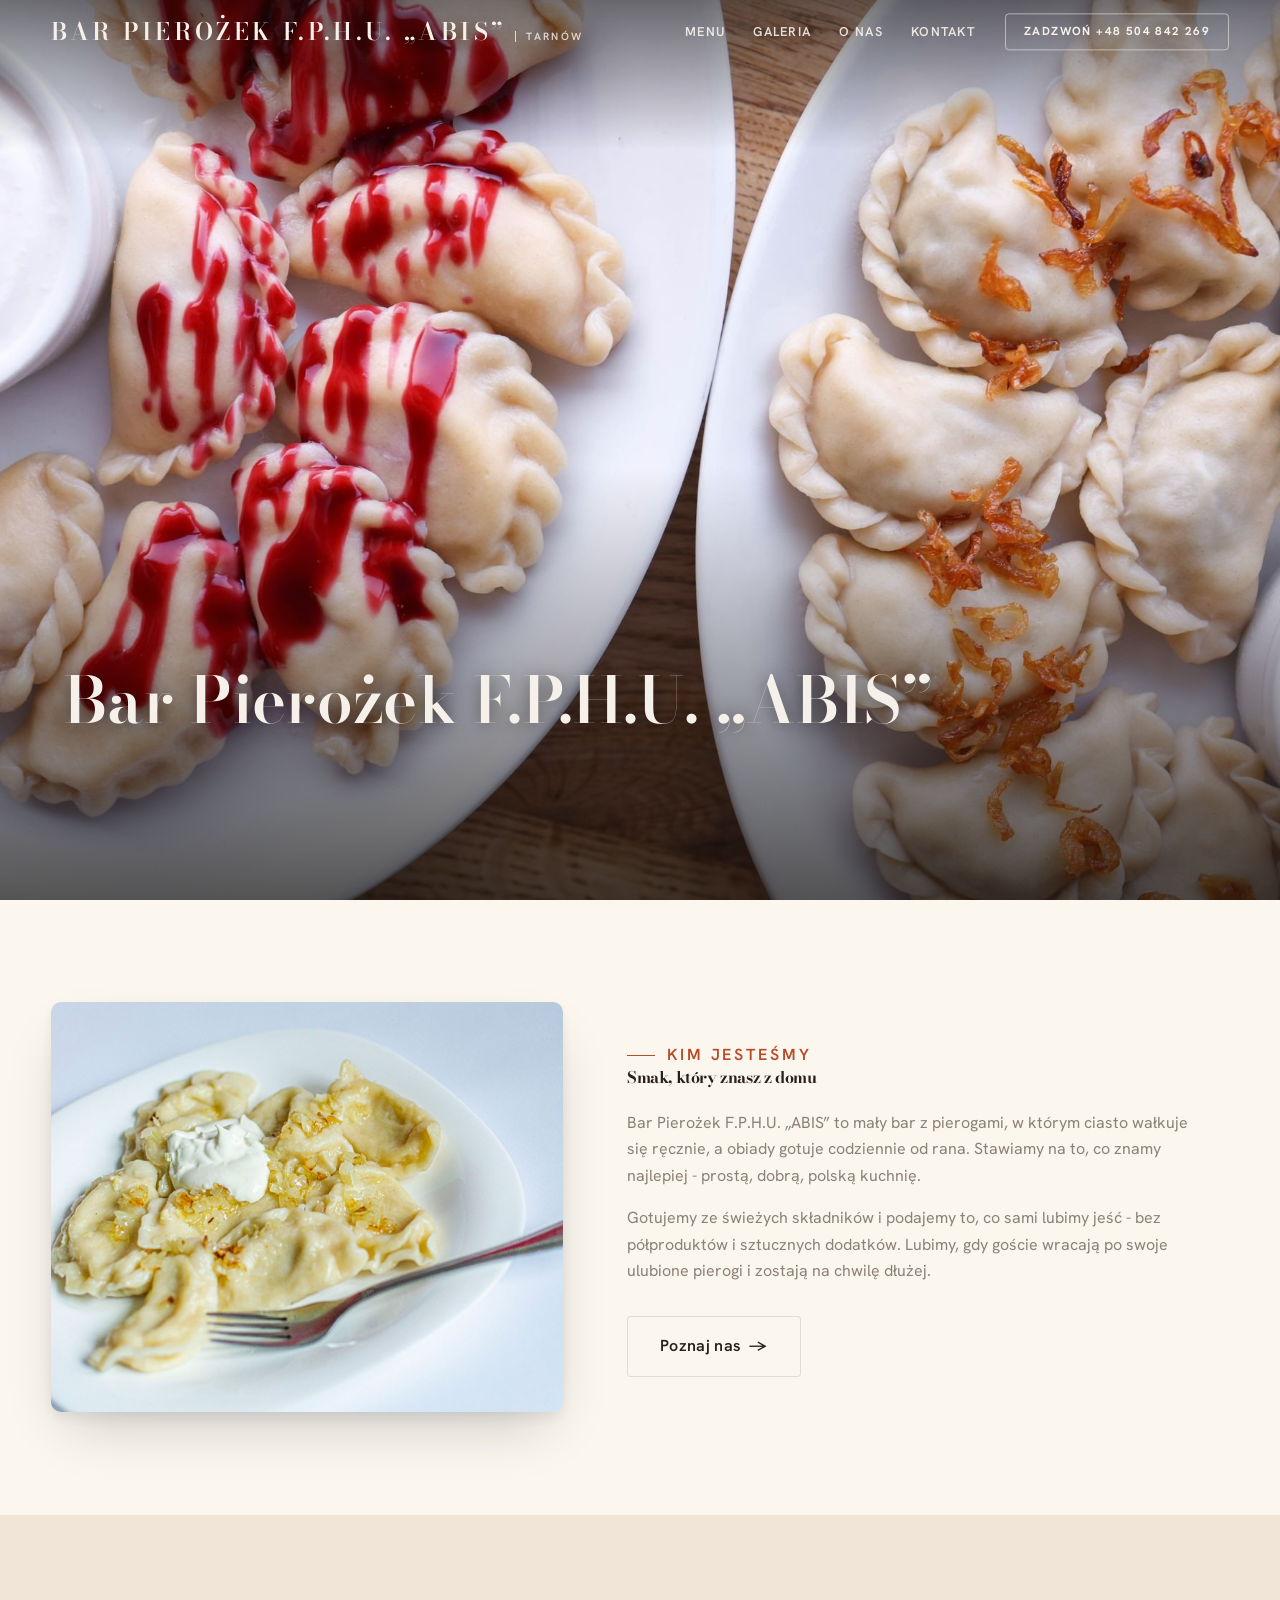
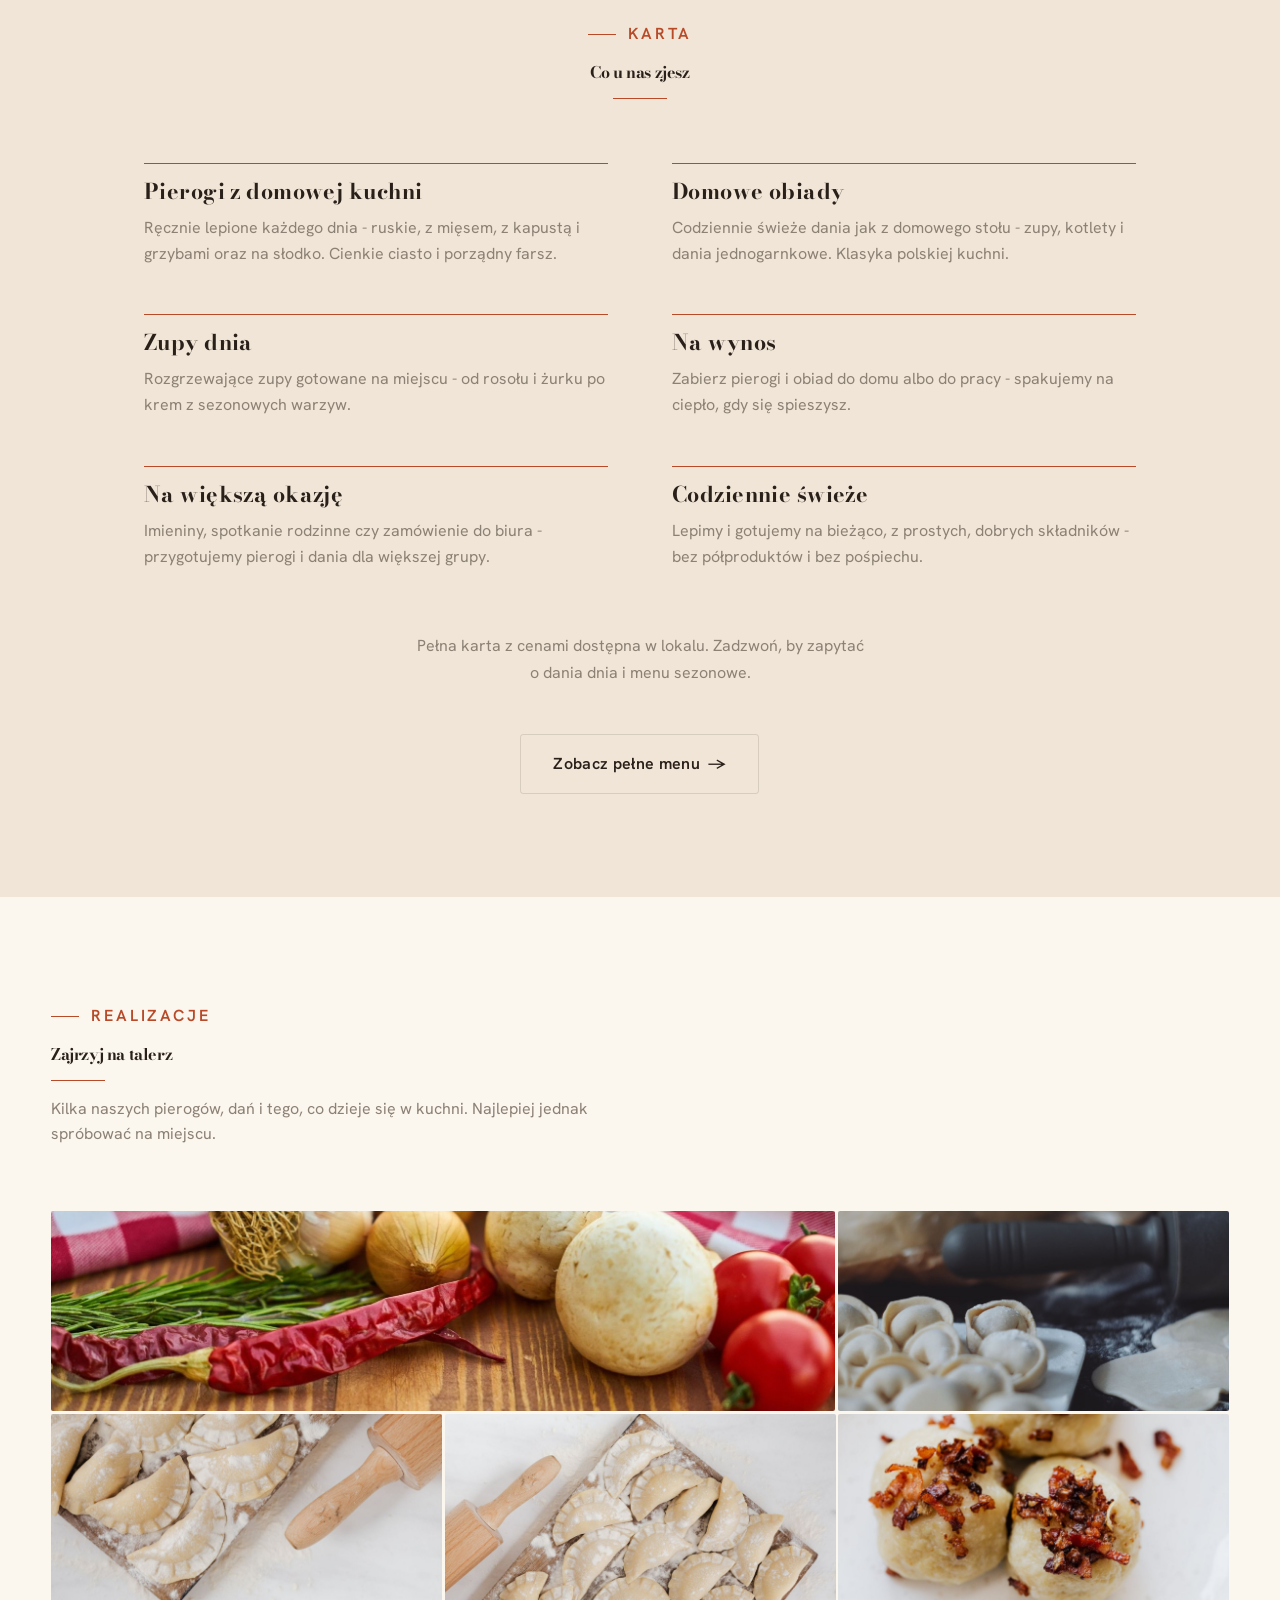
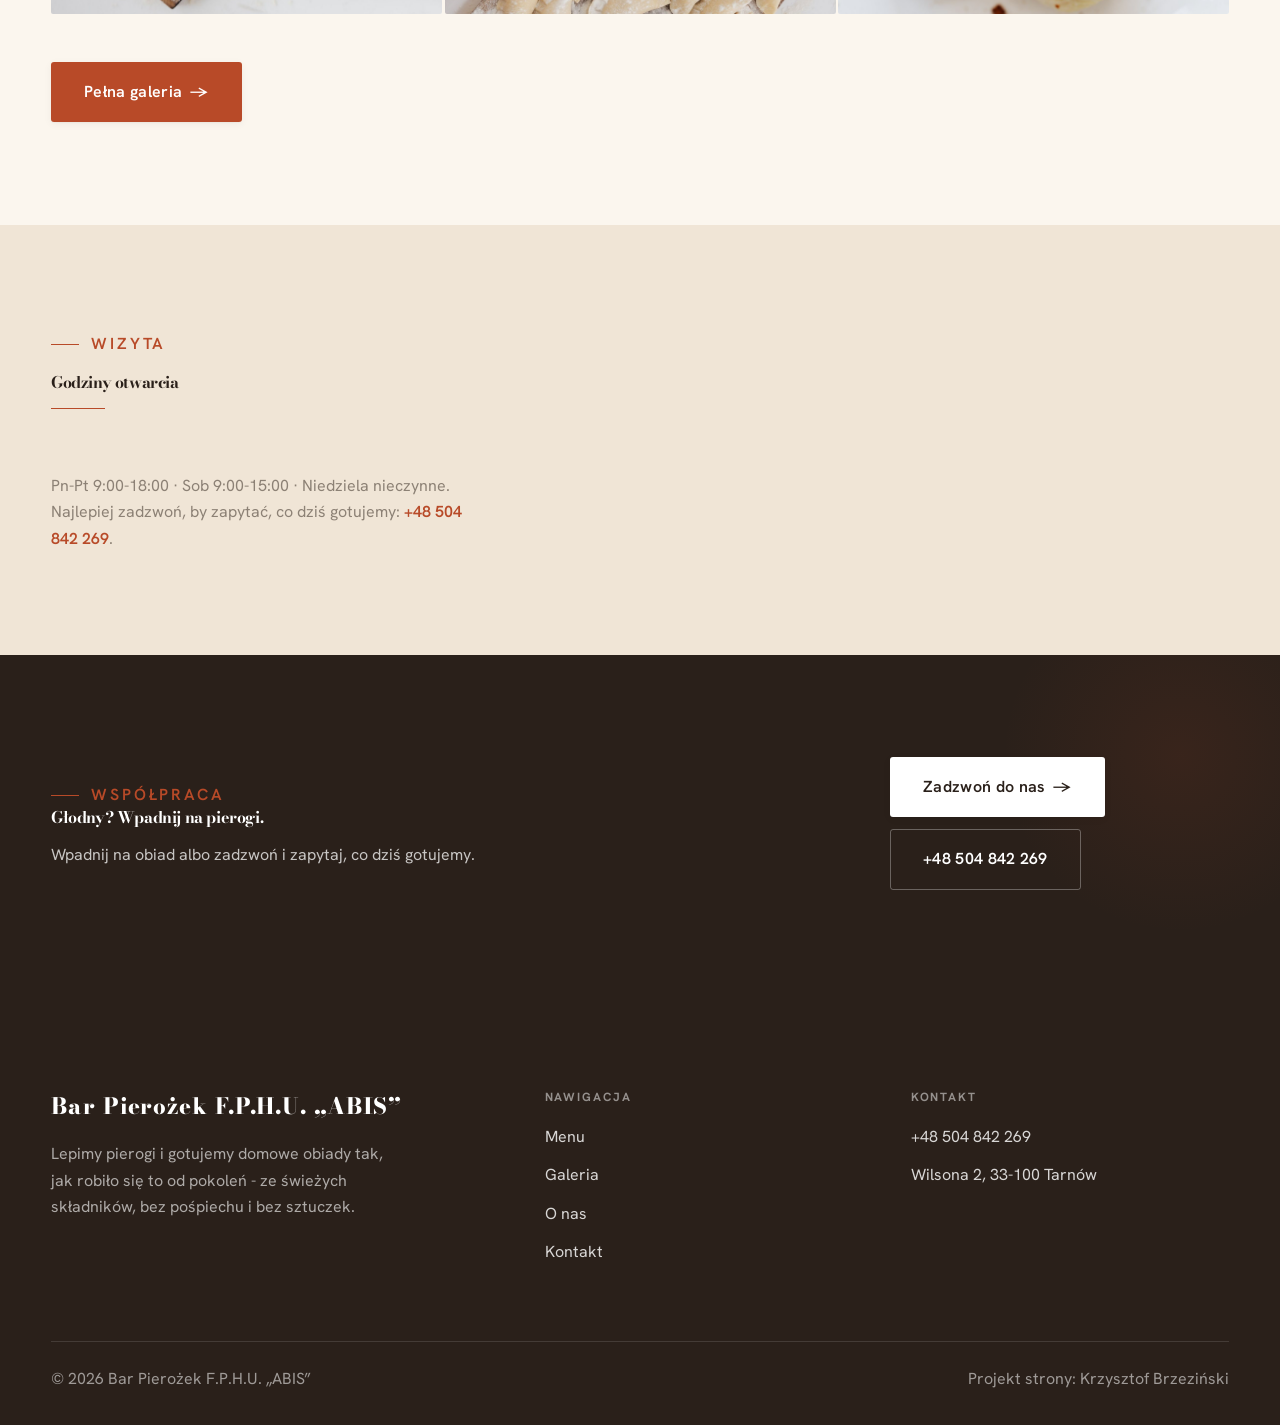
==== index.html @ a94585e2 "Strona demo: bar-pierozek-f-p-h-u-abis (Bar Pierożek ABIS, Tarnów)" ====
<!DOCTYPE html>
<html lang="pl">
<head>
<meta charset="UTF-8">
<meta name="viewport" content="width=device-width, initial-scale=1.0">
<title>Bar Pierożek F.P.H.U. „ABIS” - Bar z pierogami · Tarnów</title>
<meta name="description" content="Bar Pierożek F.P.H.U. „ABIS” - bar z pierogami w Tarnów. Pierogi lepione ręcznie, domowe obiady i zupy ze świeżych składników, w przystępnych cenach. Zajrzyj do menu albo zadzwoń i zamów.">
<link rel="preconnect" href="https://fonts.googleapis.com">
<link rel="preconnect" href="https://fonts.gstatic.com" crossorigin>
<link href="https://fonts.googleapis.com/css2?family=Bodoni+Moda:wght@500;600;700&family=Hanken+Grotesk:wght@400;500;600&display=swap" rel="stylesheet">
<link rel="stylesheet" href="assets/styles.css">
</head>
<body>

<header class="nav">
  <div class="wrap nav-inner">
    <a class="brand" href="index.html"><span class="name">Bar Pierożek F.P.H.U. „ABIS”</span><span class="sub">Tarnów</span></a>
    <nav class="nav-links">
      <a href="oferta.html">Menu</a>
      <a href="realizacje.html">Galeria</a>
      <a href="o-nas.html">O nas</a>
      <a href="kontakt.html">Kontakt</a>
      <a href="tel:+48504842269" class="btn btn-accent">Zadzwoń +48 504 842 269</a>
    </nav>
    <button class="nav-toggle" aria-label="Menu"><span></span><span></span><span></span></button>
  </div>
</header>

<section class="hero-gastro">
  <img class="hg-bg" src="img/hero.jpg" alt="Bar Pierożek F.P.H.U. „ABIS”">
  <div class="hg-veil"></div>
  <p class="hg-tagline">Bar Pierożek F.P.H.U. „ABIS”</p>
</section>
<section>
  <div class="wrap split">
    <div class="split-art reveal"><img src="img/g1.jpg" alt="Bar Pierożek F.P.H.U. „ABIS” - realizacja" loading="lazy"></div>
    <div class="split-copy reveal">
      <span class="eyebrow">Kim jesteśmy</span>
      <h2>Smak, który znasz z domu</h2>
      <p class="muted">Bar Pierożek F.P.H.U. „ABIS” to mały bar z pierogami, w którym ciasto wałkuje się ręcznie, a obiady gotuje codziennie od rana. Stawiamy na to, co znamy najlepiej - prostą, dobrą, polską kuchnię.</p>
      <p class="muted">Gotujemy ze świeżych składników i podajemy to, co sami lubimy jeść - bez półproduktów i sztucznych dodatków. Lubimy, gdy goście wracają po swoje ulubione pierogi i zostają na chwilę dłużej.</p>
      <a href="o-nas.html" class="btn btn-ghost">Poznaj nas <span class="arr">→</span></a>
    </div>
  </div>
</section>
<section id="menu" class="menu-sec">
  <div class="wrap">
    <div class="head center reveal">
      <span class="eyebrow">Karta</span>
      <h2>Co u nas zjesz</h2>
    </div>
    <div class="menu-cats">
      <div class="menu-cat reveal"><h3>Pierogi z domowej kuchni</h3><p>Ręcznie lepione każdego dnia - ruskie, z mięsem, z kapustą i grzybami oraz na słodko. Cienkie ciasto i porządny farsz.</p></div>
      <div class="menu-cat reveal"><h3>Domowe obiady</h3><p>Codziennie świeże dania jak z domowego stołu - zupy, kotlety i dania jednogarnkowe. Klasyka polskiej kuchni.</p></div>
      <div class="menu-cat reveal"><h3>Zupy dnia</h3><p>Rozgrzewające zupy gotowane na miejscu - od rosołu i żurku po krem z sezonowych warzyw.</p></div>
      <div class="menu-cat reveal"><h3>Na wynos</h3><p>Zabierz pierogi i obiad do domu albo do pracy - spakujemy na ciepło, gdy się spieszysz.</p></div>
      <div class="menu-cat reveal"><h3>Na większą okazję</h3><p>Imieniny, spotkanie rodzinne czy zamówienie do biura - przygotujemy pierogi i dania dla większej grupy.</p></div>
      <div class="menu-cat reveal"><h3>Codziennie świeże</h3><p>Lepimy i gotujemy na bieżąco, z prostych, dobrych składników - bez półproduktów i bez pośpiechu.</p></div>
    </div>
    <p class="menu-note">Pełna karta z cenami dostępna w lokalu. Zadzwoń, by zapytać o dania dnia i menu sezonowe.</p>
    <div style="text-align:center;margin-top:var(--space-7)" class="reveal"><a href="oferta.html" class="btn btn-ghost">Zobacz pełne menu <span class="arr">→</span></a></div>
  </div>
</section>
<section>
  <div class="wrap">
    <div class="head reveal">
      <span class="eyebrow">Realizacje</span>
      <h2>Zajrzyj na talerz</h2>
      <p>Kilka naszych pierogów, dań i tego, co dzieje się w kuchni. Najlepiej jednak spróbować na miejscu.</p>
    </div>
    <div class="gallery">
      <div class="tile t-two3 reveal"><img src="img/g5.jpg" alt="Pierogi z okrasą" loading="lazy"><div class="cap">Pierogi z okrasą</div></div>
      <div class="tile t-third reveal"><img src="img/g6.jpg" alt="Na słodko i wytrawnie" loading="lazy"><div class="cap">Na słodko i wytrawnie</div></div>
      <div class="tile t-third reveal"><img src="img/g7.jpg" alt="Pyzy ze skwarkami" loading="lazy"><div class="cap">Pyzy ze skwarkami</div></div>
      <div class="tile t-third reveal"><img src="img/g8.jpg" alt="Zupa dnia" loading="lazy"><div class="cap">Zupa dnia</div></div>
      <div class="tile t-third reveal"><img src="img/g9.jpg" alt="Świeże składniki" loading="lazy"><div class="cap">Świeże składniki</div></div>
    </div>
    <div style="margin-top:var(--space-7)" class="reveal"><a href="realizacje.html" class="btn btn-accent">Pełna galeria <span class="arr">→</span></a></div>
  </div>
</section>
<section class="trust">
  <div class="wrap">
    <div class="head reveal">
      <span class="eyebrow">Wizyta</span>
      <h2>Godziny otwarcia</h2>
    </div>
    <p class="reveal" style="color:var(--muted);max-width:48ch">Pn-Pt 9:00-18:00 · Sob 9:00-15:00 · Niedziela nieczynne. Najlepiej zadzwoń, by zapytać, co dziś gotujemy: <a href="tel:+48504842269" style="color:var(--accent);font-weight:600">+48 504 842 269</a>.</p>
  </div>
</section>
<section class="cta">
  <div class="wrap">
    <div class="reveal">
      <span class="eyebrow">Współpraca</span>
      <h2>Głodny? Wpadnij na pierogi.</h2>
      <p>Wpadnij na obiad albo zadzwoń i zapytaj, co dziś gotujemy.</p>
    </div>
    <div class="cta-actions reveal">
      <a href="kontakt.html" class="btn btn-light">Zadzwoń do nas <span class="arr">→</span></a>
      <a href="tel:+48504842269" class="btn btn-ghost" style="color:#fff;border-color:rgba(255,255,255,.3)">+48 504 842 269</a>
    </div>
  </div>
</section>

<footer>
  <div class="wrap">
    <div class="foot-grid">
      <div class="foot-brand">
        <div class="name">Bar Pierożek F.P.H.U. „ABIS”</div>
        <p>Lepimy pierogi i gotujemy domowe obiady tak, jak robiło się to od pokoleń - ze świeżych składników, bez pośpiechu i bez sztuczek.</p>
      </div>
      <div class="foot-col">
        <h4>Nawigacja</h4>
        <a href="oferta.html">Menu</a>
        <a href="realizacje.html">Galeria</a>
        <a href="o-nas.html">O nas</a>
        <a href="kontakt.html">Kontakt</a>
      </div>
      <div class="foot-col">
        <h4>Kontakt</h4>
        <a href="tel:+48504842269">+48 504 842 269</a>
        <p>Wilsona 2, 33-100 Tarnów</p>
      </div>
    </div>
    <div class="foot-bot">
      <span>© 2026 Bar Pierożek F.P.H.U. „ABIS”</span>
      <span>Projekt strony: Krzysztof Brzeziński</span>
    </div>
  </div>
</footer>
<div class="sticky-reserve"><a class="sr-book" href="kontakt.html">Zadzwoń do nas</a><a class="sr-call" href="tel:+48504842269" aria-label="Zadzwoń"><svg class="ico-tel" width="16" height="16" viewBox="0 0 24 24" fill="none" aria-hidden="true"><path d="M6.6 10.8a15.5 15.5 0 0 0 6.6 6.6l2.2-2.2a1 1 0 0 1 1-.24 11.4 11.4 0 0 0 3.6.58 1 1 0 0 1 1 1V20a1 1 0 0 1-1 1A17 17 0 0 1 3 4a1 1 0 0 1 1-1h3.5a1 1 0 0 1 1 1c0 1.25.2 2.46.58 3.6a1 1 0 0 1-.25 1l-2.23 2.2Z" fill="currentColor"/></svg></a></div>

<script src="assets/main.js"></script>
</body>
</html>
---- assets/styles.css ----
/* ============================================================
   STOLBASZ — premium, architektoniczny B2B fit-out
   Jasna paleta, zero brązu. System wg premium-web-craft.
   Projekt strony: Krzysztof Brzeziński
   ============================================================ */

:root{
  /* PALETA — jasna, architektoniczna, chłodna */
  --paper:#FBF6EE;          /* główne tło */
  --paper-2:#F0E5D6;        /* sekcje alternatywne (chłodny jasny szary) */
  --paper-3:#F0E5D6;        /* delikatne wypełnienia */
  --ink:#2A201A;            /* tekst główny — chłodny grafit */
  --ink-soft:#4A3B2F;       /* nagłówki drugorzędne */
  --muted:#8C8175;          /* tekst poboczny */
  --line:rgba(42,32,26,.12);/* hairline */
  --accent:#B84A28;         /* stonowany petrol-slate — jedyny akcent */
  --accent-d:#97381C;
  --accent-soft:rgba(184,74,40,.10);
  --dark:#2A201A;           /* sekcje ciemne (stopka/CTA) */

  /* ODSTĘPY — skala 4/8 */
  --space-1:4px; --space-2:8px; --space-3:12px; --space-4:16px; --space-5:24px;
  --space-6:32px; --space-7:48px; --space-8:64px; --space-9:96px; --space-10:128px;

  /* TYPOGRAFIA — fluid clamp() */
  --text-sm:clamp(.82rem,.8rem+.1vw,.9rem);
  --text-base:clamp(1rem,.97rem+.15vw,1.1rem);
  --text-lg:clamp(1.12rem,1.05rem+.3vw,1.3rem);
  --text-h3:clamp(1.2rem,1.1rem+.5vw,1.5rem);
  --text-h2:clamp(1.9rem,1.5rem+1.9vw,2.8rem);
  --text-h1:clamp(2.6rem,1.9rem+3.6vw,4.6rem);

  /* PROMIENIE — architektoniczne, raczej ostre */
  --r-sm:3px; --r-md:6px; --r-lg:10px;

  /* RUCH */
  --ease:cubic-bezier(.25,.46,.45,.94); --dur:.24s;

  /* CIENIE — miękkie, warstwowe */
  --sh-sm:0 1px 2px rgba(16,24,32,.04), 0 2px 8px rgba(16,24,32,.05);
  --sh-md:0 2px 6px rgba(16,24,32,.05), 0 12px 28px -8px rgba(16,24,32,.12);
  --sh-lg:0 6px 14px rgba(16,24,32,.07), 0 26px 56px -18px rgba(16,24,32,.22);

  --hairline:1px solid var(--line);

  --font-display:'Bodoni Moda',serif;
  --font-body:'Hanken Grotesk',sans-serif;
}

*{box-sizing:border-box;margin:0;padding:0}
html{scroll-behavior:smooth}
body{
  font-family:var(--font-body);
  font-size:var(--text-base);
  line-height:1.65;
  color:var(--ink);
  background:var(--paper);
  -webkit-font-smoothing:antialiased;
  text-rendering:optimizeLegibility;
}
img{max-width:100%;display:block}
a{color:inherit;text-decoration:none}

.wrap{width:min(92%,1180px);margin-inline:auto}
section{padding-block:clamp(52px,6.5vw,96px)}

h1,h2,h3{font-family:var(--font-display);font-weight:700;line-height:1.08;letter-spacing:-.02em;color:var(--ink)}
h1{font-size:var(--text-h1);letter-spacing:-.035em}
h2{font-size:var(--text-h2);letter-spacing:-.025em}
h3{font-size:var(--text-h3)}
p{max-width:65ch}

.eyebrow{
  font-family:var(--font-body);
  font-size:var(--text-sm);
  font-weight:600;
  letter-spacing:.18em;
  text-transform:uppercase;
  color:var(--accent);
  display:inline-flex;align-items:center;gap:var(--space-3);
}
.eyebrow::before{content:"";width:28px;height:1px;background:var(--accent);display:inline-block}

.muted{color:var(--muted)}
.lead{font-size:var(--text-lg);line-height:1.55;color:var(--ink-soft);max-width:50ch}

/* ---------- BUTTONS ---------- */
.btn{
  display:inline-flex;align-items:center;gap:var(--space-2);
  font-weight:600;font-size:var(--text-sm);letter-spacing:.02em;
  padding:var(--space-4) var(--space-6);
  border-radius:var(--r-sm);
  transition:transform var(--dur) var(--ease),box-shadow var(--dur) var(--ease),background var(--dur) var(--ease);
  cursor:pointer;border:1px solid transparent;
}
.btn-accent{background:var(--accent);color:#fff;box-shadow:var(--sh-sm)}
.btn-accent:hover{background:var(--accent-d);transform:translateY(-2px);box-shadow:var(--sh-md)}
.btn-accent:active{transform:translateY(0);box-shadow:var(--sh-sm)}
.btn-ghost{background:transparent;color:var(--ink);border-color:var(--line)}
.btn-ghost:hover{border-color:var(--accent);color:var(--accent);transform:translateY(-2px)}
.btn-light{background:#fff;color:var(--ink);box-shadow:var(--sh-sm)}
.btn-light:hover{transform:translateY(-2px);box-shadow:var(--sh-md)}
.btn .arr{transition:transform var(--dur) var(--ease)}
.btn:hover .arr{transform:translateX(4px)}

/* ---------- NAV ---------- */
.nav{
  position:sticky;top:0;z-index:50;
  background:color-mix(in srgb,var(--paper) 88%,transparent);
  backdrop-filter:saturate(140%) blur(10px);
  border-bottom:var(--hairline);
}
.nav-inner{display:flex;align-items:center;justify-content:space-between;height:72px}
.brand{display:flex;flex-direction:column;line-height:1}
.brand .name{font-family:var(--font-display);font-weight:800;font-size:1.35rem;letter-spacing:.04em}
.brand .sub{font-size:.62rem;letter-spacing:.34em;text-transform:uppercase;color:var(--muted);margin-top:5px}
.nav-links{display:flex;align-items:center;gap:var(--space-6)}
.nav-links a{font-size:var(--text-sm);font-weight:500;color:var(--ink-soft);position:relative;padding-block:4px;transition:color var(--dur) var(--ease)}
.nav-links a::after{content:"";position:absolute;left:0;bottom:0;width:0;height:1.5px;background:var(--accent);transition:width var(--dur) var(--ease)}
.nav-links a:hover,.nav-links a.active{color:var(--ink)}
.nav-links a:hover::after,.nav-links a.active::after{width:100%}
.nav-links .btn{padding:var(--space-2) var(--space-5)}
/* przyciski w nav: właściwy kolor (przebij .nav-links a) + bez podkreślenia */
.nav-links a.btn-accent{color:#fff}
.nav-links a.btn-ghost,.nav-links a.btn-light{color:var(--ink)}
.nav-links a.btn::after{display:none}
.nav-toggle{display:none;background:none;border:none;cursor:pointer;flex-direction:column;gap:5px;padding:8px}
.nav-toggle span{width:24px;height:2px;background:var(--ink);transition:var(--dur)}

/* ---------- HERO (split) ---------- */
.hero{position:relative;overflow:hidden;border-bottom:var(--hairline)}
.hero-grid{display:grid;grid-template-columns:1.05fr .95fr;gap:clamp(24px,4vw,60px);align-items:center;
  padding-block:clamp(36px,4.5vw,64px)}
.hero-copy .eyebrow{margin-bottom:var(--space-5)}
.hero-copy h1{margin-bottom:var(--space-5)}
.hero-copy .lead{margin-bottom:var(--space-7)}
.hero-actions{display:flex;flex-wrap:wrap;gap:var(--space-4)}
.hero-art{position:relative;aspect-ratio:4/3;border-radius:var(--r-lg);overflow:hidden;box-shadow:var(--sh-lg)}
.hero-art img{width:100%;height:100%;object-fit:cover}
.hero-art::after{content:"";position:absolute;inset:0;background:linear-gradient(180deg,transparent 55%,rgba(18,24,28,.28))}
.hero-badge{position:absolute;left:var(--space-5);bottom:var(--space-5);z-index:2;
  background:rgba(252,252,251,.94);backdrop-filter:blur(4px);
  border-radius:var(--r-md);padding:var(--space-4) var(--space-5);box-shadow:var(--sh-md);max-width:78%}
.hero-badge strong{display:block;font-family:var(--font-display);font-size:1rem;letter-spacing:-.01em}
.hero-badge span{font-size:var(--text-sm);color:var(--muted)}

/* ---------- HERO duży / kinowy (strona główna) ---------- */
.hero-cine{position:relative;min-height:clamp(560px,82vh,840px);min-height:clamp(560px,82svh,840px);display:flex;align-items:center;overflow:hidden;border-bottom:var(--hairline)}
.hero-cine>img{position:absolute;inset:0;width:100%;height:100%;object-fit:cover;z-index:0}
.hero-cine::after{content:"";position:absolute;inset:0;z-index:1;
  background:linear-gradient(95deg,rgba(13,18,23,.86) 0%,rgba(13,18,23,.64) 32%,rgba(13,18,23,.24) 62%,rgba(13,18,23,.04) 100%)}
.hero-cine .wrap{position:relative;z-index:2;padding-block:var(--space-8)}
.hero-cine .hero-copy{max-width:660px}
.hero-cine .eyebrow{color:#fff;margin-bottom:var(--space-5)}
.hero-cine .eyebrow::before{background:#fff}
.hero-cine h1{color:#fff;margin-bottom:var(--space-5);font-size:clamp(2.9rem,2rem+4.4vw,5.2rem)}
.hero-cine .lead{color:rgba(255,255,255,.92);max-width:48ch;margin-bottom:var(--space-7)}
.hero-cine .hero-actions{display:flex;flex-wrap:wrap;gap:var(--space-4)}
@media(max-width:680px){
  .hero-cine{min-height:clamp(520px,76vh,640px);min-height:clamp(520px,76svh,640px);align-items:flex-end}
  .hero-cine::after{background:linear-gradient(0deg,rgba(13,18,23,.9) 6%,rgba(13,18,23,.45) 55%,rgba(13,18,23,.25) 100%)}
  .hero-cine .wrap{padding-bottom:var(--space-9)}
}

/* full-bleed hero variant (podstrony) */
.pagehead{position:relative;min-height:46vh;min-height:46svh;display:flex;align-items:flex-end;overflow:hidden;border-bottom:var(--hairline)}
.pagehead img{position:absolute;inset:0;width:100%;height:100%;object-fit:cover}
.pagehead::after{content:"";position:absolute;inset:0;background:linear-gradient(180deg,rgba(18,24,28,.25),rgba(18,24,28,.62))}
.pagehead .wrap{position:relative;z-index:2;padding-block:var(--space-9);color:#fff}
.pagehead h1{color:#fff;max-width:18ch}
.pagehead .eyebrow{color:#fff}
.pagehead .eyebrow::before{background:#fff}
.pagehead p{color:rgba(255,255,255,.86);margin-top:var(--space-4);max-width:54ch}

/* ---------- STRIP (pasek skrótów / liczby) ---------- */
.strip{background:var(--dark);color:#fff}
.strip .wrap{display:grid;grid-template-columns:repeat(4,1fr);gap:var(--space-6);padding-block:var(--space-8)}
.strip .item .k{font-family:var(--font-display);font-size:clamp(1.6rem,1.2rem+1.4vw,2.4rem);font-weight:800;letter-spacing:-.02em;color:#fff}
.strip .item .v{font-size:var(--text-sm);color:rgba(255,255,255,.66);margin-top:var(--space-2);line-height:1.45}
.strip .item{border-left:2px solid var(--accent);padding-left:var(--space-5)}

/* ---------- SECTION HEAD ---------- */
.head{max-width:48rem;margin-bottom:var(--space-8)}
.head.center{margin-inline:auto;text-align:center}
.head .eyebrow{margin-bottom:var(--space-4)}
.head h2{margin-bottom:var(--space-4)}
.head p{color:var(--muted);font-size:var(--text-lg);line-height:1.55}
.head.center p{margin-inline:auto}

/* ---------- INTRO SPLIT ---------- */
.split{display:grid;grid-template-columns:.92fr 1.08fr;gap:clamp(28px,5vw,80px);align-items:center}
.split.rev{grid-template-columns:1.08fr .92fr}
.split.rev .split-art{order:-1}
.split-art{position:relative;aspect-ratio:5/4;border-radius:var(--r-lg);overflow:hidden;box-shadow:var(--sh-lg)}
.split-art img{width:100%;height:100%;object-fit:cover}
.split-copy h2{margin-bottom:var(--space-5)}
.split-copy p+p{margin-top:var(--space-4)}
.split-copy .btn{margin-top:var(--space-6)}

/* ---------- SERVICES (zakres) ---------- */
.svc-grid{display:grid;grid-template-columns:repeat(auto-fit,minmax(280px,1fr));gap:var(--space-5)}
.svc{background:#fff;border:var(--hairline);border-radius:var(--r-md);padding:var(--space-7) var(--space-6);
  transition:transform var(--dur) var(--ease),box-shadow var(--dur) var(--ease),border-color var(--dur) var(--ease);
  position:relative;overflow:hidden}
.svc::before{content:"";position:absolute;left:0;top:0;width:3px;height:0;background:var(--accent);transition:height var(--dur) var(--ease)}
.svc:hover{transform:translateY(-4px);box-shadow:var(--sh-md);border-color:transparent}
.svc:hover::before{height:100%}
.svc .ic{font-family:var(--font-display);font-size:.8rem;font-weight:700;letter-spacing:.12em;color:var(--accent);margin-bottom:var(--space-4)}
.svc h3{margin-bottom:var(--space-3);font-size:1.22rem}
.svc p{color:var(--muted);font-size:var(--text-base);line-height:1.6}

/* big detailed service rows */
.svc-row{display:grid;grid-template-columns:.8fr 1.2fr;gap:clamp(20px,4vw,60px);align-items:center;padding-block:var(--space-8)}
.svc-row+.svc-row{border-top:var(--hairline)}
.svc-row.rev{grid-template-columns:1.2fr .8fr}
.svc-row.rev .svc-row-art{order:-1}
.svc-row-art{aspect-ratio:4/3;border-radius:var(--r-md);overflow:hidden;box-shadow:var(--sh-md)}
.svc-row-art img{width:100%;height:100%;object-fit:cover}
.svc-row h3{font-size:1.5rem;margin-bottom:var(--space-4)}
.svc-row .num{font-family:var(--font-display);font-size:.85rem;font-weight:700;letter-spacing:.14em;color:var(--accent);display:block;margin-bottom:var(--space-3)}
.svc-row ul{list-style:none;margin-top:var(--space-4);display:flex;flex-direction:column;gap:var(--space-2)}
.svc-row li{position:relative;padding-left:var(--space-5);color:var(--muted);font-size:var(--text-base)}
.svc-row li::before{content:"";position:absolute;left:0;top:.62em;width:8px;height:1px;background:var(--accent)}

/* ---------- GALLERY (realizacje) ---------- */
.gallery{display:grid;grid-template-columns:repeat(12,1fr);gap:var(--space-4);grid-auto-rows:200px}
/* GALERIA MASONRY — pionowe zdjęcia (portrety beauty/wellness) bez przycinania: kolumny, height auto */
.gallery-masonry{column-count:3;column-gap:var(--space-4)}
@media(max-width:900px){.gallery-masonry{column-count:2}}
@media(max-width:560px){.gallery-masonry{column-count:1}}
.gallery-masonry .m-tile{break-inside:avoid;margin:0 0 var(--space-4);padding:0;position:relative;overflow:hidden;border-radius:var(--r-md);border:1px solid var(--line)}
.gallery-masonry .m-tile img{width:100%;height:auto;display:block}
.gallery-masonry .m-tile .cap{position:absolute;left:0;right:0;bottom:0;padding:var(--space-4);color:#fff;background:linear-gradient(0deg,rgba(0,0,0,.55),transparent);font-size:var(--text-sm)}
.tile{position:relative;overflow:hidden;border-radius:var(--r-md);box-shadow:var(--sh-sm);
  transition:transform var(--dur) var(--ease),box-shadow var(--dur) var(--ease)}
.tile img{width:100%;height:100%;object-fit:cover;transition:transform .6s var(--ease)}
.tile:hover{box-shadow:var(--sh-md)}
.tile:hover img{transform:scale(1.05)}
.tile .cap{position:absolute;left:0;right:0;bottom:0;padding:var(--space-5) var(--space-4) var(--space-4);
  background:linear-gradient(transparent,rgba(18,24,28,.78));color:#fff;
  font-size:var(--text-sm);font-weight:600;letter-spacing:.01em;
  opacity:0;transform:translateY(8px);transition:var(--dur) var(--ease)}
.tile:hover .cap{opacity:1;transform:translateY(0)}
.tile .cap small{display:block;font-weight:400;opacity:.78;letter-spacing:.04em;text-transform:uppercase;font-size:.66rem;margin-top:3px}
/* bento spans */
.t-wide{grid-column:span 6}
.t-tall{grid-column:span 6;grid-row:span 2}
.t-std{grid-column:span 6}
.t-third{grid-column:span 4}
.t-two3{grid-column:span 8}

/* ---------- TRUST / WIARYGODNOŚĆ ---------- */
.trust{background:var(--paper-2)}
.trust-grid{display:grid;grid-template-columns:repeat(auto-fit,minmax(240px,1fr));gap:var(--space-5);margin-top:var(--space-7)}
.trust-card{background:#fff;border-radius:var(--r-md);padding:var(--space-7) var(--space-6);box-shadow:var(--sh-sm);border-top:3px solid var(--accent)}
.trust-card .big{font-family:var(--font-display);font-size:clamp(1.8rem,1.3rem+1.6vw,2.6rem);font-weight:800;letter-spacing:-.02em;color:var(--ink);line-height:1}
.trust-card h3{font-size:1.12rem;margin:var(--space-3) 0 var(--space-2)}
.trust-card p{color:var(--muted);font-size:var(--text-base);line-height:1.55}

/* ---------- CTA band ---------- */
.cta{background:var(--dark);color:#fff;position:relative;overflow:hidden}
.cta .wrap{display:grid;grid-template-columns:1.4fr .6fr;gap:var(--space-7);align-items:center;position:relative;z-index:2}
.cta h2{color:#fff;max-width:20ch}
.cta p{color:rgba(255,255,255,.74);margin-top:var(--space-4)}
.cta-actions{display:flex;flex-direction:column;gap:var(--space-3);align-items:flex-start}
.cta::before{content:"";position:absolute;right:-80px;top:-80px;width:360px;height:360px;border-radius:50%;
  background:radial-gradient(circle,var(--accent-soft),transparent 70%)}

/* ---------- CONTACT ---------- */
.contact-grid{display:grid;grid-template-columns:.85fr 1.15fr;gap:clamp(28px,4vw,56px);align-items:start}
.info-list{display:flex;flex-direction:column;gap:var(--space-2)}
.info-row{display:flex;gap:var(--space-4);align-items:flex-start;padding-block:var(--space-4);border-bottom:var(--hairline)}
.info-row .ic{flex:none;width:42px;height:42px;display:grid;place-items:center;border-radius:50%;
  background:var(--accent-soft);color:var(--accent);font-size:1.05rem}
.info-row .lbl{font-size:.72rem;letter-spacing:.14em;text-transform:uppercase;color:var(--muted)}
.info-row .val{font-weight:600;font-size:var(--text-base);margin-top:2px}
.info-row a.val:hover{color:var(--accent)}
.map{border:none;border-radius:var(--r-lg);box-shadow:var(--sh-md);width:100%;height:100%;min-height:380px;filter:grayscale(.2) contrast(1.02)}
.form{background:#fff;border:var(--hairline);border-radius:var(--r-lg);padding:clamp(24px,3vw,40px);box-shadow:var(--sh-sm)}
.form .fld{margin-bottom:var(--space-5)}
.form label{display:block;font-size:var(--text-sm);font-weight:600;margin-bottom:var(--space-2)}
.form input,.form textarea{width:100%;font-family:inherit;font-size:var(--text-base);color:var(--ink);
  padding:var(--space-4);border:var(--hairline);border-radius:var(--r-sm);background:var(--paper);transition:border-color var(--dur)}
.form input:focus,.form textarea:focus{outline:none;border-color:var(--accent);background:#fff}
.form textarea{resize:vertical;min-height:120px}
.form .note{font-size:var(--text-sm);color:var(--muted);margin-top:var(--space-3)}

/* ---------- FOOTER ---------- */
footer{background:var(--dark);color:#fff;padding-block:var(--space-9) var(--space-6)}
.foot-grid{display:grid;grid-template-columns:1.4fr 1fr 1fr;gap:var(--space-7);margin-bottom:var(--space-8)}
.foot-brand .name{font-family:var(--font-display);font-weight:800;font-size:1.4rem;letter-spacing:.04em}
.foot-brand p{color:rgba(255,255,255,.62);margin-top:var(--space-4);font-size:var(--text-base);max-width:38ch}
.foot-col h4{font-size:.74rem;letter-spacing:.16em;text-transform:uppercase;color:rgba(255,255,255,.5);margin-bottom:var(--space-4)}
.foot-col a,.foot-col p{display:block;color:rgba(255,255,255,.82);font-size:var(--text-base);margin-bottom:var(--space-3)}
.foot-col a:hover{color:#fff}
.foot-bot{border-top:1px solid rgba(255,255,255,.12);padding-top:var(--space-5);display:flex;justify-content:space-between;flex-wrap:wrap;gap:var(--space-3);
  font-size:var(--text-sm);color:rgba(255,255,255,.55)}
.foot-bot a:hover{color:#fff}

/* ---------- REVEAL ---------- */
.reveal{opacity:0;transform:translateY(22px);transition:opacity .6s var(--ease),transform .6s var(--ease)}
.reveal.in{opacity:1;transform:none}

/* ---------- RESPONSIVE ---------- */
@media(max-width:920px){
  .hero-grid,.split,.split.rev,.svc-row,.svc-row.rev,.cta .wrap,.contact-grid,.foot-grid{grid-template-columns:1fr}
  .split.rev .split-art,.svc-row.rev .svc-row-art{order:0}
  .hero-art{aspect-ratio:16/10;max-height:420px}
  .strip .wrap{grid-template-columns:repeat(2,1fr);gap:var(--space-7)}
  .gallery{grid-auto-rows:180px}
  .t-wide,.t-tall,.t-std,.t-third,.t-two3{grid-column:span 6}
  .t-tall{grid-row:span 1}
  .cta-actions{flex-direction:row;flex-wrap:wrap}
  .foot-grid{gap:var(--space-6)}
}
@media(max-width:680px){
  .nav-links{position:fixed;inset:72px 0 auto 0;background:var(--paper);flex-direction:column;align-items:stretch;
    gap:0;padding:var(--space-4) 6%;border-bottom:var(--hairline);box-shadow:var(--sh-md);
    transform:translateY(-120%);transition:transform var(--dur) var(--ease)}
  .nav-links.open{transform:translateY(0)}
  .nav-links a{padding-block:var(--space-4);border-bottom:var(--hairline)}
  .nav-links .btn{margin-top:var(--space-3);justify-content:center}
  .nav-toggle{display:flex}
  .strip .wrap{grid-template-columns:1fr}
  .gallery{grid-template-columns:repeat(6,1fr)}
  .foot-grid{grid-template-columns:1fr}
}
@media(prefers-reduced-motion:reduce){
  *{animation-duration:.01ms!important;transition:none!important}
  .reveal{opacity:1!important;transform:none!important}
  html{scroll-behavior:auto}
}

/* ============================================================
   PREMIUM LAYER — destylat deep-researchu branż (anty-AI, spokój).
   Zmienne STOLBASZ (--accent/--ink/--paper/--line/--dark). Ruch ledwo
   zauważalny, krzywa cubic-bezier(.16,.84,.44,1); prefers-reduced-motion
   pokryte blanketem wyżej. Karty hairline zamiast cieni = #1 sygnał „nie-AI".
   ============================================================ */

/* więcej oddechu między sekcjami (liderzy: 110-130px) */
section{padding-block:clamp(64px,8vw,128px)}

/* 1) Aksamitny reveal — dłuższa, miękka krzywa zamiast „skoku" */
.reveal{transition:opacity .9s cubic-bezier(.16,.84,.44,1),transform .9s cubic-bezier(.16,.84,.44,1);will-change:opacity,transform}
/* stagger TYLKO w galerii (tam pozycja = porządek dzieci) */
.gallery .reveal:nth-child(2){transition-delay:.07s}
.gallery .reveal:nth-child(3){transition-delay:.14s}
.gallery .reveal:nth-child(4){transition-delay:.21s}
.gallery .reveal:nth-child(5){transition-delay:.28s}
.gallery .reveal:nth-child(6){transition-delay:.35s}

/* 2) Hero STATYCZNY na .hero-cine — Ken Burns CAŁKIEM WYŁĄCZONY 26.06 (3. zgłoszenie Szymona).
   GENEZA: animowanie scale na <img> hero z teksturami (cegły/framugi) re-samplinguje obraz
   klatka po klatce → na części ekranów drobne drganie/shimmer = „heroshot się trzęsie".
   translateY usunięto wcześniej, scale-only + will-change/GPU NIE wystarczyły do GWARANCJI gładkości.
   Krzysztof zażądał pewności („make sure, że błąd się nie pojawi") > efekt. Zero animacji = 0% drgania.
   Delikatny zoom zostaje TYLKO w pełnoekranowych hero gastro/studio (hg-bg/hs-bg — tło, inny
   mechanizm, chwalone, nigdy nie zgłaszane). NIE wracać do KB na .hero-cine bez realnego testu
   na sprzęcie klienta — to ryzyko regresji „trzęsienia”. */
/* BEZPIECZNY "wow" na hero = jednorazowy FADE-IN (opacity), nie zoom.
   opacity nie dotyka bitmapy → gładkie na KAŻDYM zdjęciu/ekranie/GPU, zero ryzyka migotania.
   Geometryczny ruch (scale/translate) na .hero-cine jest ZAKAZANY (bramka pilnuje). */
@keyframes heroFade{from{opacity:0}to{opacity:1}}
.hero-cine>img{transform:none;animation:heroFade 1.1s ease-out both}

/* 3) Akcentowy hairline pod nagłówkiem sekcji, który „rysuje się" przy wejściu */
.head h2{position:relative;padding-bottom:18px}
.head h2::after{content:"";position:absolute;left:0;bottom:0;height:1px;width:0;background:var(--accent);transition:width 1s cubic-bezier(.16,.84,.44,1) .15s}
.head.center h2::after{left:50%;transform:translateX(-50%)}
.head.reveal.in h2::after,.head.center.reveal.in h2::after{width:54px}

/* 4) Karty HAIRLINE zamiast cieni/zaokrągleń (najmocniejszy anty-AI detal) */
.svc{background:transparent;border:1px solid var(--line);border-radius:var(--r-sm);box-shadow:none}
.svc:hover{box-shadow:none;border-color:var(--accent);transform:translateY(-3px)}
.trust-card{background:transparent;box-shadow:none;border:1px solid var(--line);border-top:2px solid var(--accent);border-radius:var(--r-sm)}
.tile{box-shadow:none;border-radius:var(--r-sm)}
.tile:hover{box-shadow:none}

/* 5) Sticky-nav kondensuje się po przewinięciu (sygnał dopracowania) */
.nav{transition:box-shadow .4s ease,background .4s ease}
.nav.is-stuck{box-shadow:0 1px 0 var(--line),0 14px 30px -24px rgba(0,0,0,.45)}
.nav-inner{transition:height .35s var(--ease)}
.nav.is-stuck .nav-inner{height:60px}

/* 6) MANIFESTO — pełnoekranowy cytat-bohater (zastępuje generyczne „Dlaczego my") */
.manifesto{background:var(--paper-2);text-align:center}
.manifesto .wrap{max-width:60rem}
.manifesto p{font-family:var(--font-display);font-style:italic;font-size:clamp(1.6rem,1rem+2.4vw,2.8rem);line-height:1.32;color:var(--ink-soft);margin-inline:auto;max-width:26ch;position:relative;padding-top:var(--space-8)}
.manifesto p::before{content:"";position:absolute;top:0;left:50%;transform:translateX(-50%);width:54px;height:1px;background:var(--accent)}
.manifesto p span{color:var(--accent);font-style:italic}

/* 7) GATEWAYS — 3 duże bramy-zdjęcia (zamiast paska menu usług) */
.gateways{display:grid;grid-template-columns:repeat(3,1fr);gap:var(--space-4)}
.gateway{position:relative;aspect-ratio:3/4;overflow:hidden;border-radius:var(--r-sm);display:block}
.gateway img{width:100%;height:100%;object-fit:cover;transition:transform .8s var(--ease),filter .5s var(--ease)}
.gateway::after{content:"";position:absolute;inset:0;background:linear-gradient(180deg,transparent 38%,rgba(18,24,28,.74))}
.gateway:hover img{transform:scale(1.05);filter:brightness(1.05)}
.gateway .g-ttl{position:absolute;left:0;right:0;bottom:0;z-index:2;padding:var(--space-6) var(--space-5);color:#fff;font-family:var(--font-display);font-size:1.45rem;letter-spacing:-.01em;line-height:1.15}
.gateway .g-ttl small{display:block;font-family:var(--font-body);font-size:var(--text-sm);font-weight:400;opacity:.82;letter-spacing:.03em;margin-top:5px}
@media(max-width:760px){.gateways{grid-template-columns:1fr}.gateway{aspect-ratio:16/10}}

/* 8) LOGO klienta w nagłówku (gdy podane --logo) */
.brand-logo{height:40px;width:auto;max-width:220px;object-fit:contain;display:block}
.nav.is-stuck .brand-logo{height:34px}
@media(max-width:680px){.brand-logo{height:32px}}

/* === rodzina: gastro === */
/* ============================================================
   RODZINA: GASTRO (restauracja / kawiarnia / bar / pizzeria)
   Doklejane NA WIERZCH base.css. Dziedziczy paletę/fonty skórki gastro (Bodoni Moda + terakota).
   Filozofia: APETYT + REZERWACJA STOLIKA (nie zaufanie/wycena jak u fachowca).
   Menu = kategorie BEZ zmyślonych dań/cen (uczciwość); godziny tylko z reconu.
   ============================================================ */

/* --- Galeria atmosfery: gutterless, ostre rogi (food/wnętrze, nie "dokumentacja") --- */
.gallery{gap:3px}
.tile{border-radius:2px;box-shadow:none}
.tile:hover{box-shadow:none}

/* --- MENU: kategorie (nazwa serif + opis, hairline) - BEZ wymyslonych dań i cen --- */
.menu-sec{background:var(--paper-2)}
.menu-cats{display:grid;grid-template-columns:repeat(2,1fr);gap:var(--space-7) var(--space-8);max-width:62rem;margin:0 auto}
.menu-cat{border-top:1px solid var(--accent);padding-top:var(--space-4)}
.menu-cat h3{font-family:var(--font-display);font-size:1.35rem;letter-spacing:.02em;margin-bottom:var(--space-3)}
.menu-cat p{color:var(--muted);font-size:var(--text-base);line-height:1.6}
.menu-note{text-align:center;color:var(--muted);font-size:var(--text-sm);margin-top:var(--space-8);max-width:50ch;margin-inline:auto}
@media(max-width:760px){.menu-cats{grid-template-columns:1fr;gap:var(--space-6)}}

/* --- KARTA GODZIN (renderowana tylko z realnych danych) --- */
.godz{max-width:30rem}
.godz-row{display:flex;justify-content:space-between;gap:var(--space-5);border-bottom:1px solid var(--line);padding-block:var(--space-3)}
.godz-row b{font-weight:600;color:var(--ink)}
.godz-row span{color:var(--muted)}

/* --- STICKY-RESERVE: dolny pasek mobile (gastro-odpowiednik sticky-call) --- */
.sticky-reserve{display:none}
@media(max-width:820px){
  .sticky-reserve{display:grid;grid-template-columns:1fr auto;gap:1px;position:fixed;left:0;right:0;bottom:0;z-index:90;
    background:var(--line);box-shadow:0 -6px 20px -10px rgba(0,0,0,.4)}
  .sticky-reserve a{padding:15px 8px;text-align:center;font-weight:700;font-size:.95rem;letter-spacing:.01em}
  .sr-book{background:var(--accent);color:#fff}
  .sr-call{background:var(--paper);color:var(--ink);padding-inline:22px}
  body{padding-bottom:56px}
}

/* ============================================================
   FAZA 3 - OSOBNY UKŁAD GASTRO (wzór: topowe restauracje - Noma/Disfrutar/Septime/Alchemist; research wf_c20bffea).
   Hero MINIMALNY: samo pełnoekranowe zdjęcie + 1 krótka linijka w DOLNYM-LEWYM rogu. Reszta = oddech.
   Nazwa pada RAZ - jako logo w navie, NIGDY dublowana wielkim tytułem (to #1 tell taniej strony).
   Nav: logo z LEWEJ (split), przezroczysty nad zdjęciem, lity po scrollu. CTA "Rezerwacja" = obrys w navie, nie guzik na środku.
   ============================================================ */
.hero-gastro{position:relative;height:100vh;height:100svh;min-height:560px;display:flex;align-items:flex-end;overflow:hidden;isolation:isolate}
.hero-gastro .hg-bg{position:absolute;inset:0;width:100%;height:100%;object-fit:cover;z-index:-2;animation:hgKen 28s ease-out infinite alternate}
@keyframes hgKen{from{transform:scale(1.05)}to{transform:scale(1.13)}}
/* overlay: ciemny TYLKO u dołu (pod linijkę), góra/środek zdjęcia oddychają */
.hero-gastro .hg-veil{position:absolute;inset:0;z-index:-1;
  background:linear-gradient(180deg,rgba(8,6,4,0) 0%,rgba(8,6,4,0) 52%,rgba(8,6,4,.68) 100%)}
.hg-tagline{position:relative;z-index:2;margin:0 0 clamp(2.6rem,7vh,5rem) clamp(1.4rem,5vw,4rem);
  font-family:var(--font-display);font-style:normal;font-weight:600;
  font-size:clamp(2.1rem,5.2vw,4rem);line-height:1.08;letter-spacing:.005em;
  color:#f5f1ea;max-width:24ch;text-shadow:0 2px 18px rgba(0,0,0,.5)}
.hg-since{font-family:var(--font-display);font-weight:500;font-size:.62em;letter-spacing:.01em;
  color:rgba(245,241,234,.86);white-space:nowrap}
@media(max-width:640px){.hg-tagline{font-size:clamp(2rem,8vw,2.6rem);margin-bottom:clamp(2rem,9vh,3.4rem)}}

/* ============================================================
   NAWIGACJA GASTRO - styl NOBU (research wf_d6d990de + wf_a8c0864c, żywy kod noburestaurants.com).
   3 strefy, STAŁA wysokość 64px (jak Nobu). JEDEN kontroler gastro.js steruje stanami kierunkowo:
   .nav-hidden (chowanie w dół) + .nav-solid (lity krem przy scrollu w górę). Histereza = brak migania.
   is-stuck (base.js, twardy próg 24px) NEUTRALIZOWANE wizualnie - inaczej base walczyło z gastro i krem migał przy górze.
   ============================================================ */
.nav{position:fixed;left:0;right:0;background:transparent;backdrop-filter:none;border-bottom:1px solid transparent;z-index:100;
  transition:transform .35s var(--ease),background .35s ease,box-shadow .35s ease}
.nav.nav-hidden{transform:translateY(-100%)}
/* NEUTRALIZACJA base is-stuck dla gastro (gastro.js używa nav-solid; base.js dalej rusza is-stuck, ale bez efektu wizualnego) */
.nav.is-stuck{background:transparent;box-shadow:none;border-bottom-color:transparent}
.nav.is-stuck .nav-inner{height:64px}
/* SCRIM: ciemny gradient pod navem -> biały tekst czytelny nad zdjęciem; znika gdy nav lity */
.nav::after{content:"";position:absolute;left:0;right:0;top:0;height:150px;z-index:-1;pointer-events:none;
  transition:opacity .35s ease;background:linear-gradient(180deg,rgba(8,6,4,.55) 0%,rgba(8,6,4,0) 100%)}
.nav.nav-solid::after{opacity:0}
/* WORDMARK: nazwa Bodoni wersaliki + miasto obok (kreska akcentu) */
.nav .brand{flex-direction:row;align-items:baseline;gap:.6rem;line-height:1}
.nav .brand .name{color:#f5f1ea;font-family:var(--font-display);font-weight:600;font-size:1.5rem;text-transform:uppercase;letter-spacing:.14em}
.nav .brand .sub{margin-top:0;padding-left:.65rem;border-left:1px solid currentColor;
  font-size:.66rem;font-weight:600;letter-spacing:.22em;text-transform:uppercase;color:rgba(245,241,234,.82)}
/* LINKI: sans wersaliki, cienki animowany underline */
.nav .nav-links a{color:rgba(245,241,234,.9);font-size:.8rem;font-weight:600;text-transform:uppercase;letter-spacing:.1em;padding-block:6px}
.nav .nav-links a:hover,.nav .nav-links a.active{color:#fff}
.nav .nav-links a::after{background:#fff;height:1px}
.nav .nav-toggle span{background:#f5f1ea}
/* CTA "Rezerwacja": bazowo pełna terakota (czytelna na kremowym menu mobilnym) */
.nav .nav-links a.btn-accent{font-size:.73rem;font-weight:700;text-transform:uppercase;letter-spacing:.12em;
  padding:.5rem 1.1rem;border-radius:4px;border:1px solid var(--accent);background:var(--accent);color:#fff;box-shadow:none}
.nav .nav-links a.btn-accent:hover{transform:none;box-shadow:none}
/* STAN LITY (nav-solid - gastro.js dodaje przy scrollu w GÓRĘ): krem + ciemny tekst + terakota */
.nav.nav-solid{background:color-mix(in srgb,var(--paper) 94%,transparent);backdrop-filter:saturate(140%) blur(10px);border-bottom:var(--hairline)}
.nav.nav-solid .brand .name{color:var(--ink)}
.nav.nav-solid .brand .sub{color:var(--accent)}
.nav.nav-solid .nav-links a{color:var(--ink-soft)}
.nav.nav-solid .nav-links a:hover,.nav.nav-solid .nav-links a.active{color:var(--ink)}
.nav.nav-solid .nav-links a::after{background:var(--accent)}
.nav.nav-solid .nav-toggle span{background:var(--ink)}
/* chowany nav ZAWSZE przezroczysty (nie mignie kremem zjeżdżając w górę) */
.nav.nav-solid.nav-hidden{background:transparent;box-shadow:none;border-bottom-color:transparent}
/* ===== DESKTOP (>=681px): 3 strefy, STAŁA wysokość 64px ===== */
@media(min-width:681px){
  .nav .nav-inner{position:relative;height:64px}
  .nav .nav-links{flex:1;justify-content:center;gap:clamp(1rem,2.2vw,1.9rem);padding-right:9.5rem}
  .nav .nav-links a.btn-accent{position:absolute;right:0;top:50%;transform:translateY(-50%);margin:0}
  .nav:not(.nav-solid) .nav-links a.btn-accent{background:transparent;border-color:rgba(245,241,234,.55);color:#f5f1ea}
  .nav:not(.nav-solid) .nav-links a.btn-accent:hover{background:var(--accent);border-color:var(--accent);color:#fff;transform:translateY(-50%)}
}
/* ===== MOBILE (<=680px): dropdown na kremie - ciemny tekst, pełne CTA (fix kontrastu) ===== */
@media(max-width:680px){
  .nav .nav-links{background:var(--paper)}
  .nav .nav-links a{color:var(--ink-soft)}
  .nav .nav-links a:hover,.nav .nav-links a.active{color:var(--ink)}
  .nav .nav-links a.btn-accent{background:var(--accent);border-color:var(--accent);color:#fff}
  /* zamknięty dropdown w pełni schowany (base -120% przy krótkim menu zostawiał terakotowe CTA wystające górą) */
  .nav .nav-links:not(.open){transform:translateY(-160%);visibility:hidden}
  .nav .nav-links.open{visibility:visible}
  /* brand mniejszy + bez miasta (jak Nobu na telefonie = sama nazwa) - żeby nie wypychał hamburgera */
  .nav .brand .name{font-size:1.12rem;letter-spacing:.1em}
  .nav .brand .sub{display:none}
  .nav .nav-toggle{flex:0 0 auto}
  .nav .brand{min-width:0;overflow:hidden}
}

/* === focal-point zdjęć (smartcrop) — cover nie utnie twarzy/obiektu === */
img[src$="/hero.jpg"]{object-position:33% 50%}
[style*="hero.jpg"]{background-position:33% 50%}
img[src$="/about.jpg"]{object-position:38% 50%}
[style*="about.jpg"]{background-position:38% 50%}
img[src$="/g1.jpg"]{object-position:38% 50%}
[style*="g1.jpg"]{background-position:38% 50%}
img[src$="/g2.jpg"]{object-position:38% 50%}
[style*="g2.jpg"]{background-position:38% 50%}
img[src$="/g3.jpg"]{object-position:33% 50%}
[style*="g3.jpg"]{background-position:33% 50%}
img[src$="/g5.jpg"]{object-position:38% 50%}
[style*="g5.jpg"]{background-position:38% 50%}
img[src$="/g6.jpg"]{object-position:35% 52%}
[style*="g6.jpg"]{background-position:35% 52%}
img[src$="/g8.jpg"]{object-position:67% 50%}
[style*="g8.jpg"]{background-position:67% 50%}
img[src$="/g9.jpg"]{object-position:38% 50%}
[style*="g9.jpg"]{background-position:38% 50%}
img[src$="/g10.jpg"]{object-position:67% 50%}
[style*="g10.jpg"]{background-position:67% 50%}
img[src$="/g12.jpg"]{object-position:62% 50%}
[style*="g12.jpg"]{background-position:62% 50%}
img[src$="/g13.jpg"]{object-position:38% 50%}
[style*="g13.jpg"]{background-position:38% 50%}
img[src$="/g14.jpg"]{object-position:38% 50%}
[style*="g14.jpg"]{background-position:38% 50%}
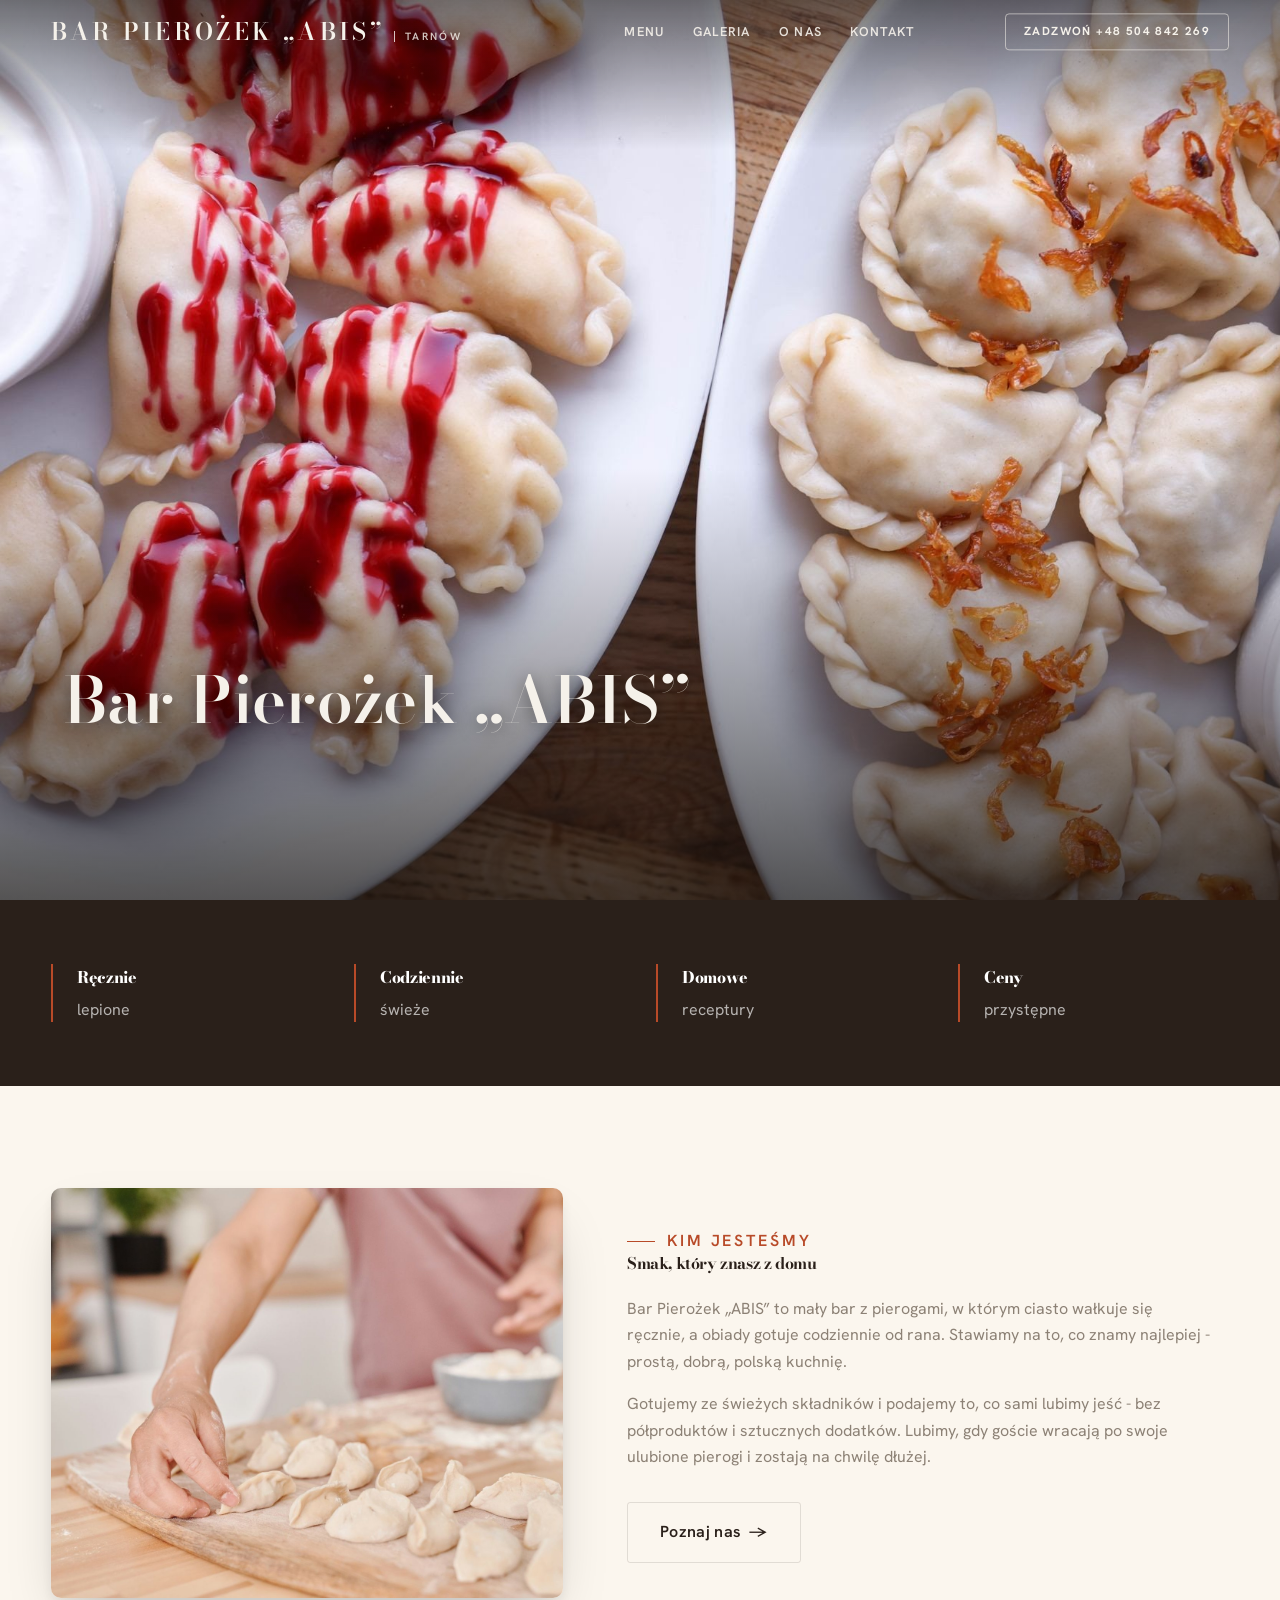
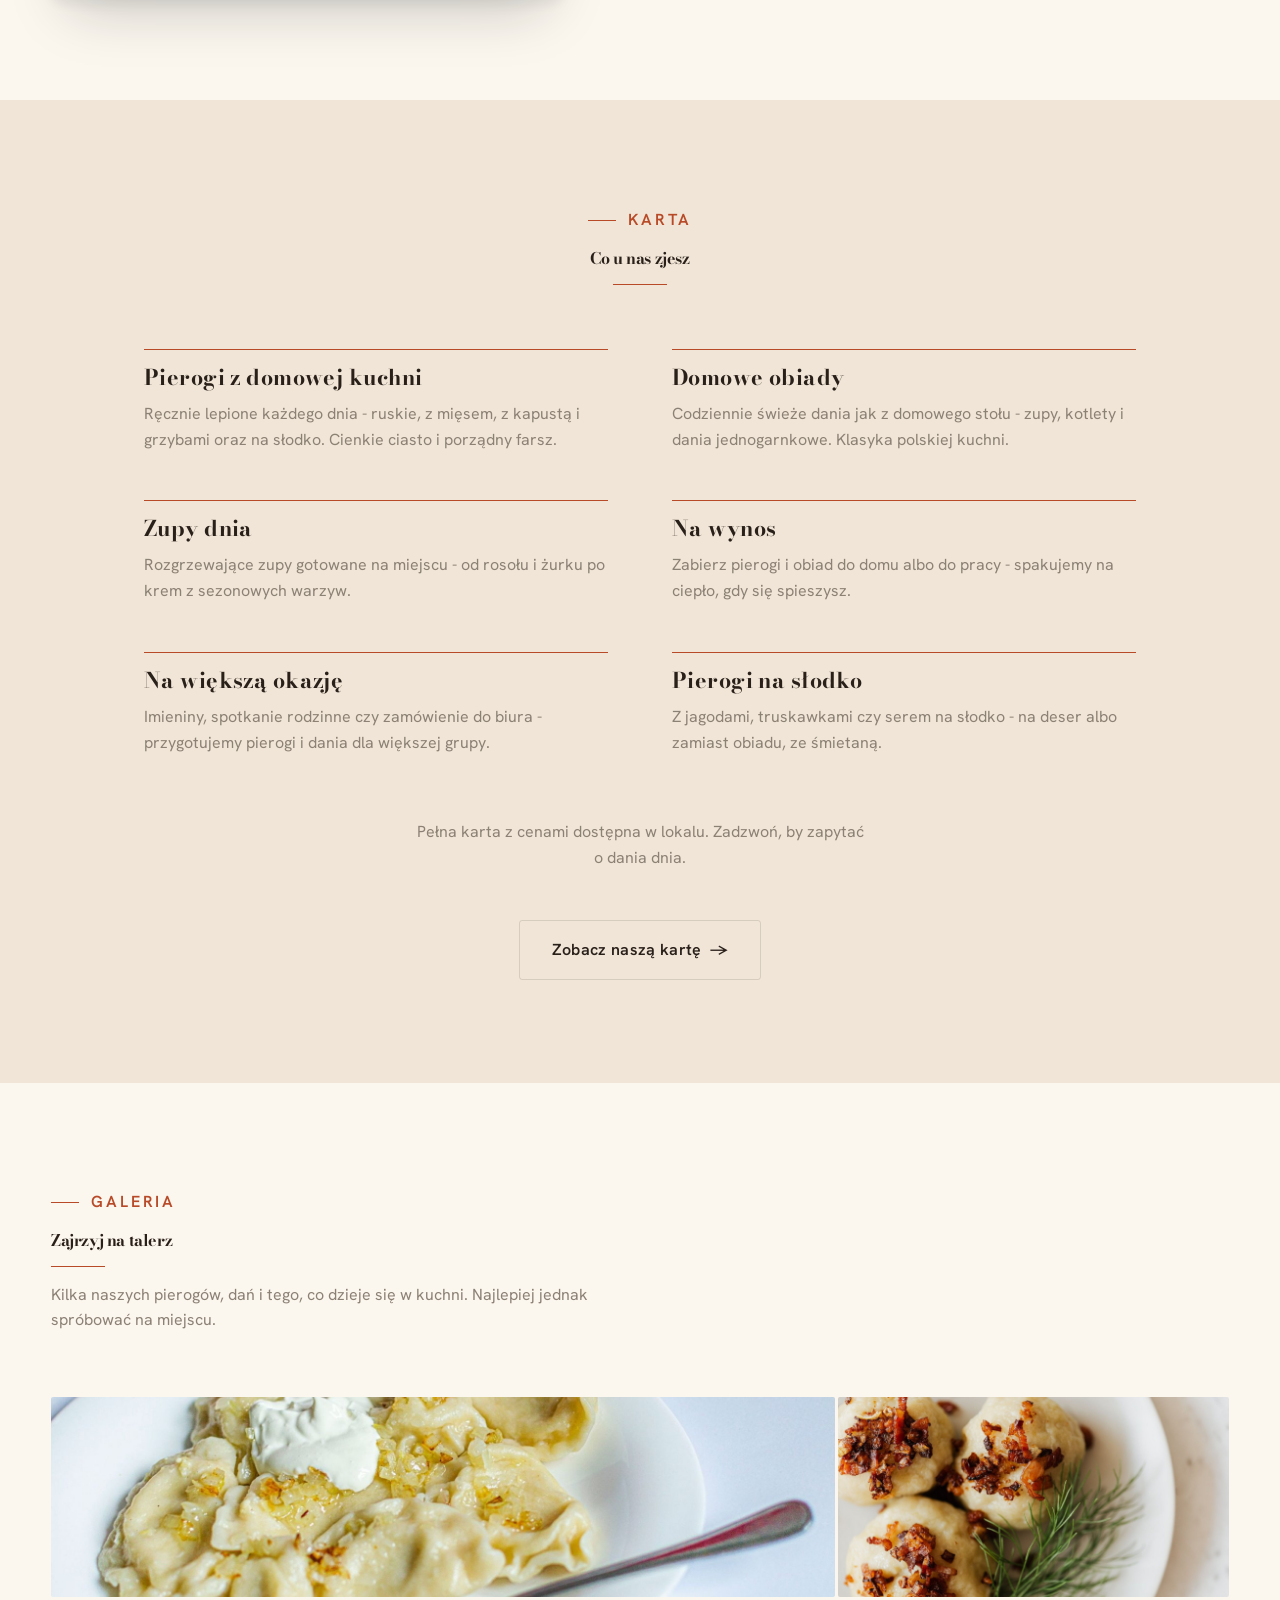
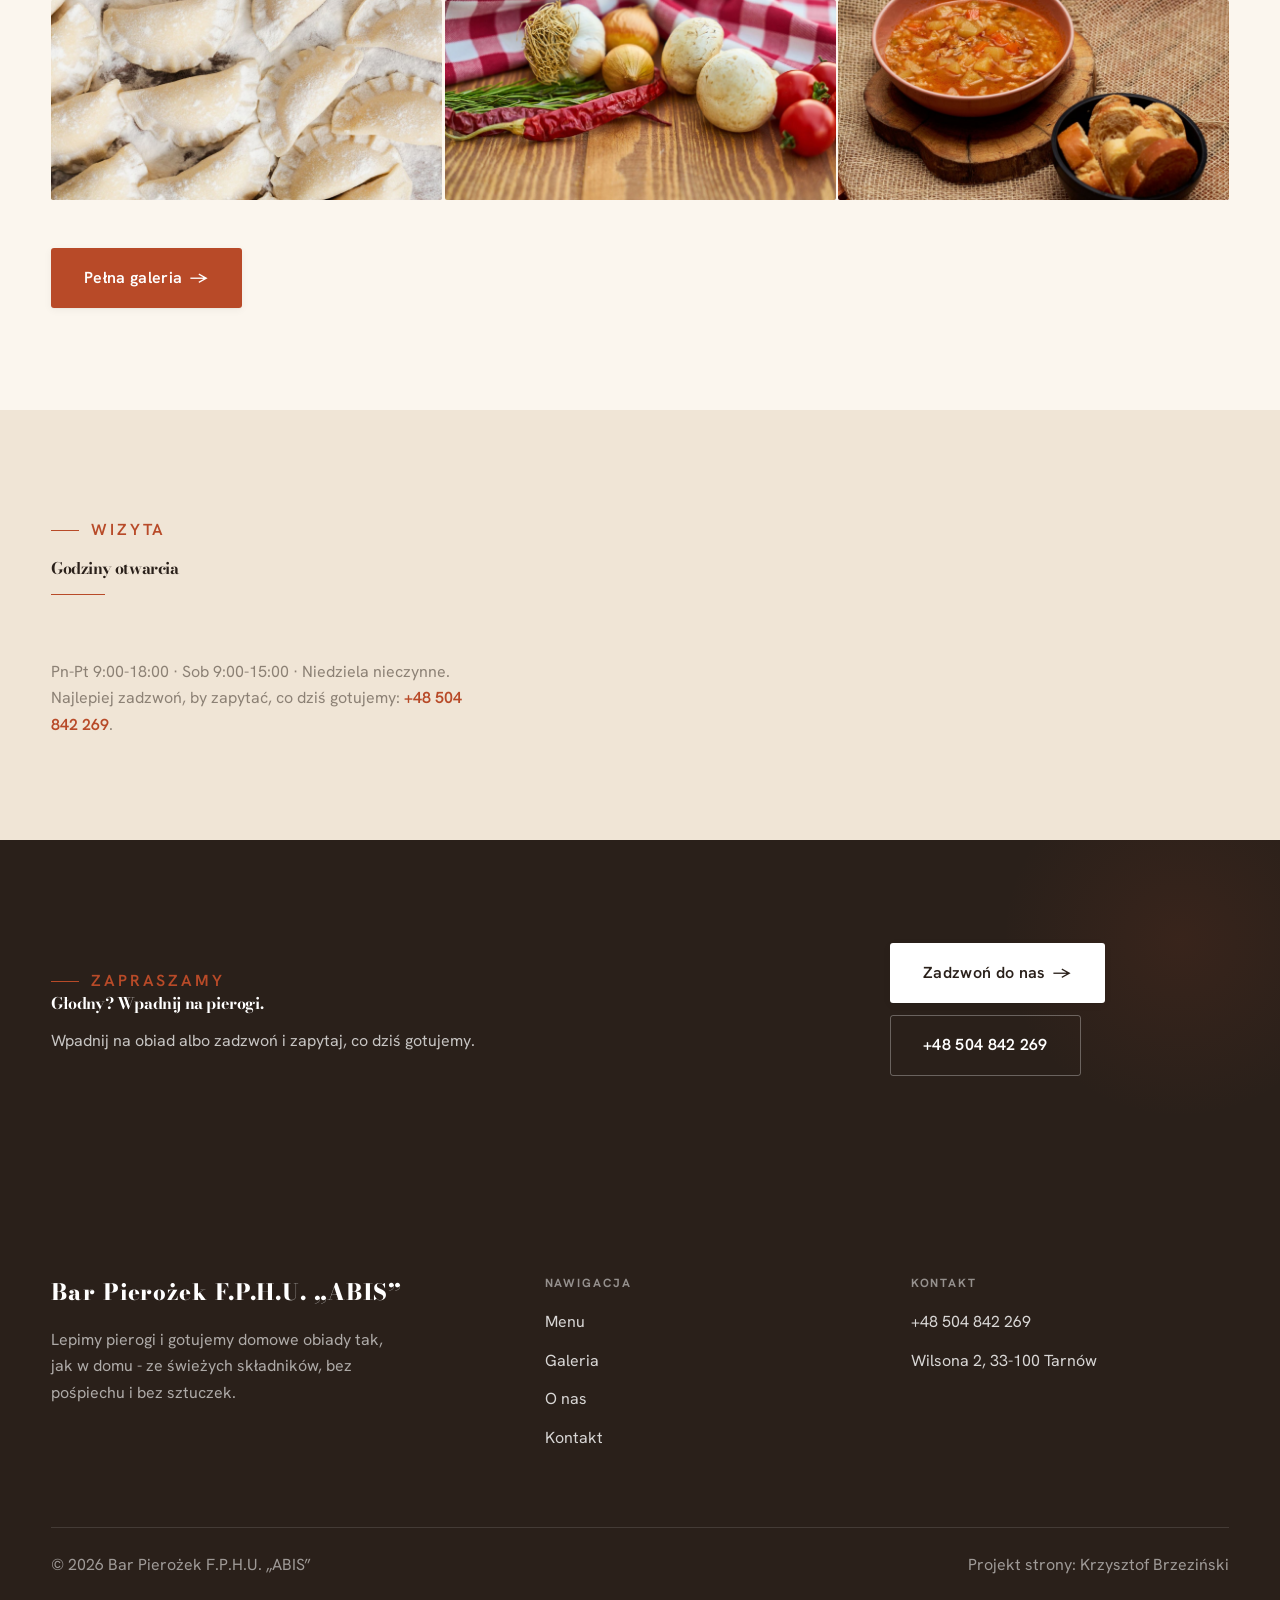
==== commit 28ca23de: "Podniesienie jakości treści i zdjęć demo - Rebuild silnikiem (pack pierogarnia) z realnymi danymi (t" ====
--- a/index.html
+++ b/index.html
@@ -3,8 +3,8 @@
 <head>
 <meta charset="UTF-8">
 <meta name="viewport" content="width=device-width, initial-scale=1.0">
-<title>Bar Pierożek F.P.H.U. „ABIS” - Bar z pierogami · Tarnów</title>
-<meta name="description" content="Bar Pierożek F.P.H.U. „ABIS” - bar z pierogami w Tarnów. Pierogi lepione ręcznie, domowe obiady i zupy ze świeżych składników, w przystępnych cenach. Zajrzyj do menu albo zadzwoń i zamów.">
+<title>Bar Pierożek „ABIS” - Bar z pierogami · Tarnów</title>
+<meta name="description" content="Bar Pierożek „ABIS” - bar z pierogami · Tarnów. Pierogi lepione ręcznie, domowe obiady i zupy ze świeżych składników, w przystępnych cenach. Zajrzyj do menu albo zadzwoń i zamów.">
 <link rel="preconnect" href="https://fonts.googleapis.com">
 <link rel="preconnect" href="https://fonts.gstatic.com" crossorigin>
 <link href="https://fonts.googleapis.com/css2?family=Bodoni+Moda:wght@500;600;700&family=Hanken+Grotesk:wght@400;500;600&display=swap" rel="stylesheet">
@@ -14,7 +14,7 @@
 
 <header class="nav">
   <div class="wrap nav-inner">
-    <a class="brand" href="index.html"><span class="name">Bar Pierożek F.P.H.U. „ABIS”</span><span class="sub">Tarnów</span></a>
+    <a class="brand" href="index.html"><span class="name">Bar Pierożek „ABIS”</span><span class="sub">Tarnów</span></a>
     <nav class="nav-links">
       <a href="oferta.html">Menu</a>
       <a href="realizacje.html">Galeria</a>
@@ -27,17 +27,25 @@
 </header>
 
 <section class="hero-gastro">
-  <img class="hg-bg" src="img/hero.jpg" alt="Bar Pierożek F.P.H.U. „ABIS”">
+  <img class="hg-bg" src="img/hero.jpg" alt="Bar Pierożek „ABIS”">
   <div class="hg-veil"></div>
-  <p class="hg-tagline">Bar Pierożek F.P.H.U. „ABIS”</p>
+  <p class="hg-tagline">Bar Pierożek „ABIS”</p>
+</section>
+<section class="strip" style="padding-block:0">
+  <div class="wrap">
+    <div class="item reveal"><div class="k">Ręcznie</div><div class="v">lepione</div></div>
+    <div class="item reveal"><div class="k">Codziennie</div><div class="v">świeże</div></div>
+    <div class="item reveal"><div class="k">Domowe</div><div class="v">receptury</div></div>
+    <div class="item reveal"><div class="k">Ceny</div><div class="v">przystępne</div></div>
+  </div>
 </section>
 <section>
   <div class="wrap split">
-    <div class="split-art reveal"><img src="img/g1.jpg" alt="Bar Pierożek F.P.H.U. „ABIS” - realizacja" loading="lazy"></div>
+    <div class="split-art reveal"><img src="img/about.jpg" alt="Bar Pierożek „ABIS” - pierogi lepione ręcznie" loading="lazy"></div>
     <div class="split-copy reveal">
       <span class="eyebrow">Kim jesteśmy</span>
       <h2>Smak, który znasz z domu</h2>
-      <p class="muted">Bar Pierożek F.P.H.U. „ABIS” to mały bar z pierogami, w którym ciasto wałkuje się ręcznie, a obiady gotuje codziennie od rana. Stawiamy na to, co znamy najlepiej - prostą, dobrą, polską kuchnię.</p>
+      <p class="muted">Bar Pierożek „ABIS” to mały bar z pierogami, w którym ciasto wałkuje się ręcznie, a obiady gotuje codziennie od rana. Stawiamy na to, co znamy najlepiej - prostą, dobrą, polską kuchnię.</p>
       <p class="muted">Gotujemy ze świeżych składników i podajemy to, co sami lubimy jeść - bez półproduktów i sztucznych dodatków. Lubimy, gdy goście wracają po swoje ulubione pierogi i zostają na chwilę dłużej.</p>
       <a href="o-nas.html" class="btn btn-ghost">Poznaj nas <span class="arr">→</span></a>
     </div>
@@ -55,25 +63,25 @@
       <div class="menu-cat reveal"><h3>Zupy dnia</h3><p>Rozgrzewające zupy gotowane na miejscu - od rosołu i żurku po krem z sezonowych warzyw.</p></div>
       <div class="menu-cat reveal"><h3>Na wynos</h3><p>Zabierz pierogi i obiad do domu albo do pracy - spakujemy na ciepło, gdy się spieszysz.</p></div>
       <div class="menu-cat reveal"><h3>Na większą okazję</h3><p>Imieniny, spotkanie rodzinne czy zamówienie do biura - przygotujemy pierogi i dania dla większej grupy.</p></div>
-      <div class="menu-cat reveal"><h3>Codziennie świeże</h3><p>Lepimy i gotujemy na bieżąco, z prostych, dobrych składników - bez półproduktów i bez pośpiechu.</p></div>
+      <div class="menu-cat reveal"><h3>Pierogi na słodko</h3><p>Z jagodami, truskawkami czy serem na słodko - na deser albo zamiast obiadu, ze śmietaną.</p></div>
     </div>
-    <p class="menu-note">Pełna karta z cenami dostępna w lokalu. Zadzwoń, by zapytać o dania dnia i menu sezonowe.</p>
-    <div style="text-align:center;margin-top:var(--space-7)" class="reveal"><a href="oferta.html" class="btn btn-ghost">Zobacz pełne menu <span class="arr">→</span></a></div>
+    <p class="menu-note">Pełna karta z cenami dostępna w lokalu. Zadzwoń, by zapytać o dania dnia.</p>
+    <div style="text-align:center;margin-top:var(--space-7)" class="reveal"><a href="oferta.html" class="btn btn-ghost">Zobacz naszą kartę <span class="arr">→</span></a></div>
   </div>
 </section>
 <section>
   <div class="wrap">
     <div class="head reveal">
-      <span class="eyebrow">Realizacje</span>
+      <span class="eyebrow">Galeria</span>
       <h2>Zajrzyj na talerz</h2>
       <p>Kilka naszych pierogów, dań i tego, co dzieje się w kuchni. Najlepiej jednak spróbować na miejscu.</p>
     </div>
     <div class="gallery">
-      <div class="tile t-two3 reveal"><img src="img/g5.jpg" alt="Pierogi z okrasą" loading="lazy"><div class="cap">Pierogi z okrasą</div></div>
-      <div class="tile t-third reveal"><img src="img/g6.jpg" alt="Na słodko i wytrawnie" loading="lazy"><div class="cap">Na słodko i wytrawnie</div></div>
-      <div class="tile t-third reveal"><img src="img/g7.jpg" alt="Pyzy ze skwarkami" loading="lazy"><div class="cap">Pyzy ze skwarkami</div></div>
-      <div class="tile t-third reveal"><img src="img/g8.jpg" alt="Zupa dnia" loading="lazy"><div class="cap">Zupa dnia</div></div>
-      <div class="tile t-third reveal"><img src="img/g9.jpg" alt="Świeże składniki" loading="lazy"><div class="cap">Świeże składniki</div></div>
+      <div class="tile t-two3 reveal"><img src="img/g1.jpg" alt="Pierogi z okrasą" loading="lazy"><div class="cap">Pierogi z okrasą</div></div>
+      <div class="tile t-third reveal"><img src="img/g3.jpg" alt="Pyzy ze skwarkami" loading="lazy"><div class="cap">Pyzy ze skwarkami</div></div>
+      <div class="tile t-third reveal"><img src="img/g2.jpg" alt="Robione ręcznie" loading="lazy"><div class="cap">Robione ręcznie</div></div>
+      <div class="tile t-third reveal"><img src="img/g5.jpg" alt="Świeże składniki" loading="lazy"><div class="cap">Świeże składniki</div></div>
+      <div class="tile t-third reveal"><img src="img/g12.jpg" alt="Zupa dnia" loading="lazy"><div class="cap">Zupa dnia</div></div>
     </div>
     <div style="margin-top:var(--space-7)" class="reveal"><a href="realizacje.html" class="btn btn-accent">Pełna galeria <span class="arr">→</span></a></div>
   </div>
@@ -90,7 +98,7 @@
 <section class="cta">
   <div class="wrap">
     <div class="reveal">
-      <span class="eyebrow">Współpraca</span>
+      <span class="eyebrow">Zapraszamy</span>
       <h2>Głodny? Wpadnij na pierogi.</h2>
       <p>Wpadnij na obiad albo zadzwoń i zapytaj, co dziś gotujemy.</p>
     </div>
@@ -106,7 +114,7 @@
     <div class="foot-grid">
       <div class="foot-brand">
         <div class="name">Bar Pierożek F.P.H.U. „ABIS”</div>
-        <p>Lepimy pierogi i gotujemy domowe obiady tak, jak robiło się to od pokoleń - ze świeżych składników, bez pośpiechu i bez sztuczek.</p>
+        <p>Lepimy pierogi i gotujemy domowe obiady tak, jak w domu - ze świeżych składników, bez pośpiechu i bez sztuczek.</p>
       </div>
       <div class="foot-col">
         <h4>Nawigacja</h4>
--- a/assets/styles.css
+++ b/assets/styles.css
@@ -528,6 +528,18 @@
   .nav .brand{min-width:0;overflow:hidden}
 }
 
+/* === PAKIET ZAUFANIA (audyt 02.07): dyskretna plakietka oceny w rogu hero + karty realnych opinii === */
+.hg-rate{position:absolute;right:clamp(1.4rem,5vw,4rem);bottom:clamp(2.6rem,7vh,5rem);z-index:2;margin:0;
+  font-size:.92rem;font-weight:600;letter-spacing:.02em;color:#f5f1ea;white-space:nowrap;
+  background:rgba(8,6,4,.5);border:1px solid rgba(245,241,234,.28);border-radius:999px;padding:.5rem 1.05rem}
+@media(max-width:640px){.hg-rate{right:1rem;bottom:.9rem;font-size:.8rem;padding:.4rem .8rem}}
+.opinie{background:var(--cream-2,var(--paper))}
+.opinie-grid{display:grid;grid-template-columns:repeat(auto-fit,minmax(16rem,1fr));gap:var(--space-6);margin-top:var(--space-8)}
+.op-card{margin:0;background:var(--paper);border:1px solid var(--line);border-radius:var(--r-md);padding:var(--space-6);display:flex;flex-direction:column;gap:var(--space-3)}
+.op-star{color:var(--accent-d,var(--accent));letter-spacing:.1em;font-size:.95rem}
+.op-card blockquote{margin:0;color:var(--ink-soft);font-size:var(--text-base);line-height:1.6}
+.op-autor{font-family:var(--font-display);font-weight:700;color:var(--ink);font-size:.95rem}
+
 /* === focal-point zdjęć (smartcrop) — cover nie utnie twarzy/obiektu === */
 img[src$="/hero.jpg"]{object-position:33% 50%}
 [style*="hero.jpg"]{background-position:33% 50%}
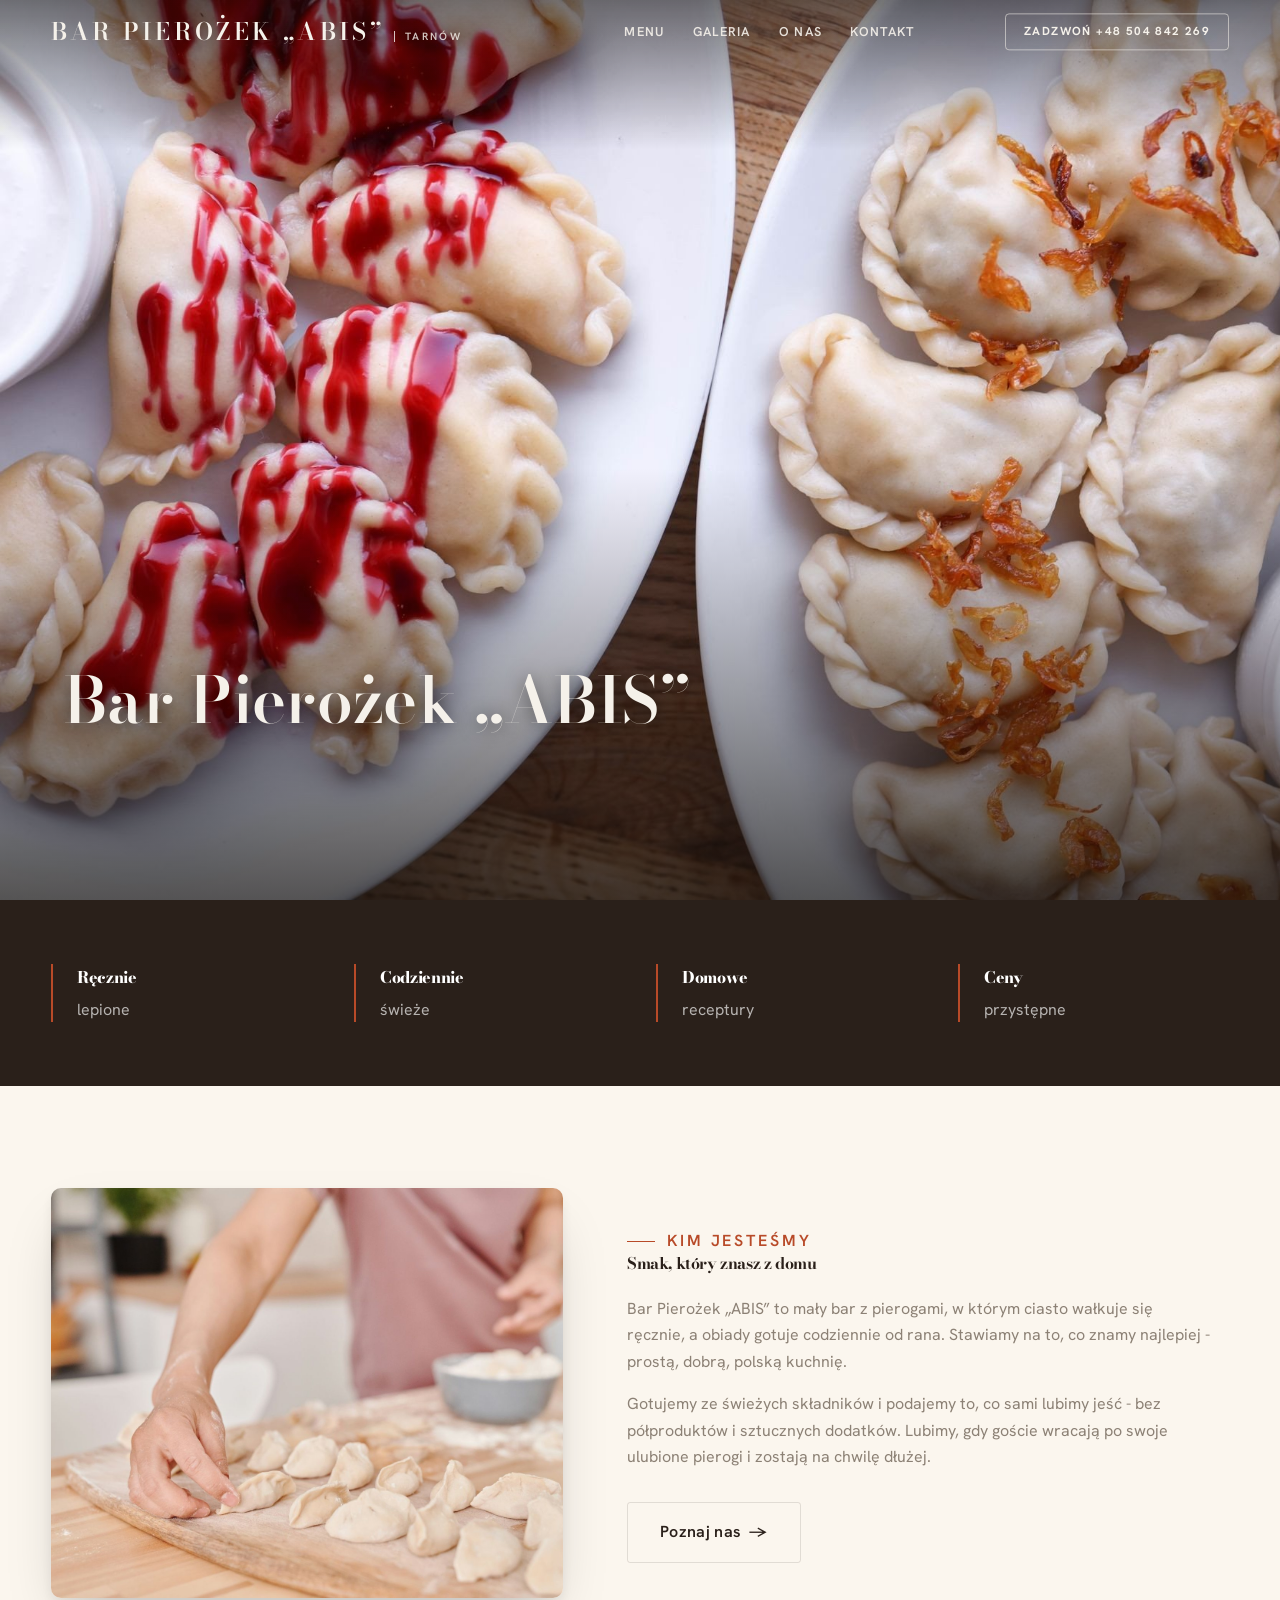
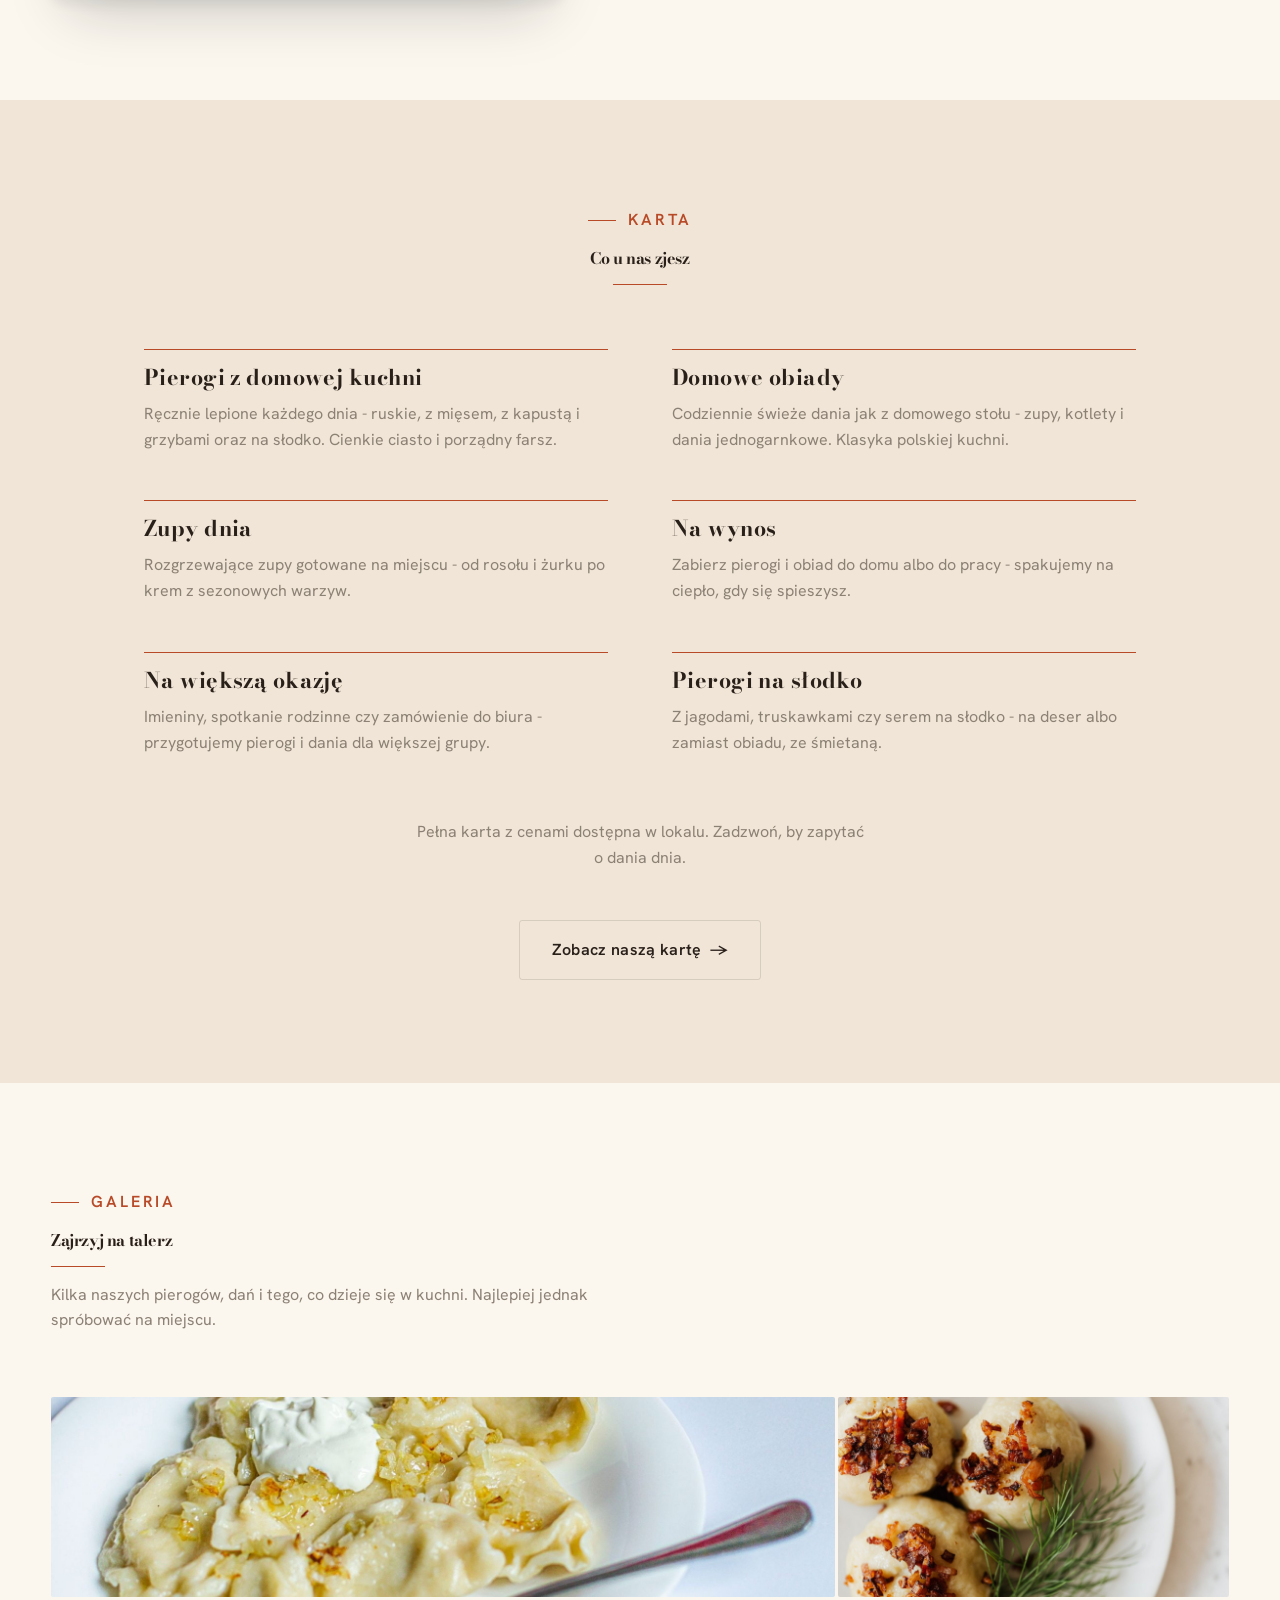
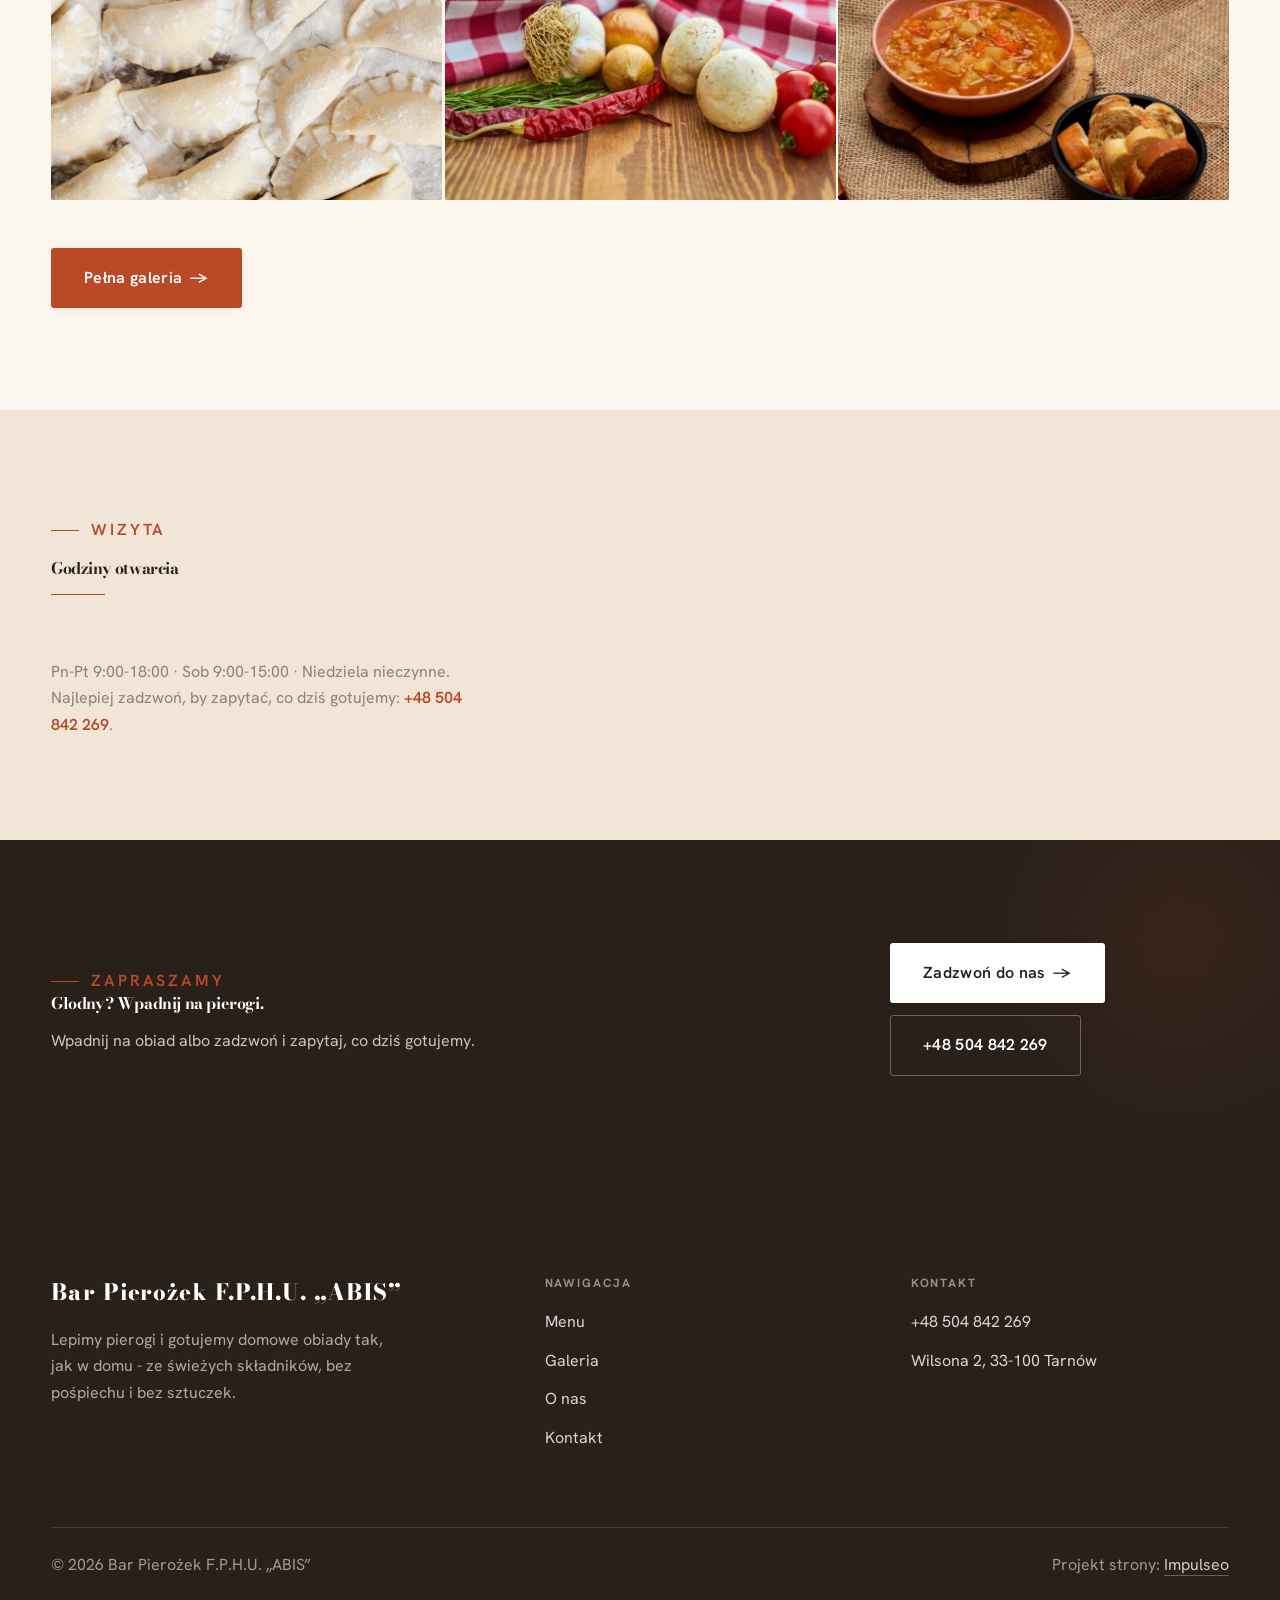
==== commit dca47fdd: "Stopka: podpis Impulseo z linkiem + poprawka znikajacego napisu w naglowku" ====
--- a/index.html
+++ b/index.html
@@ -131,7 +131,7 @@
     </div>
     <div class="foot-bot">
       <span>© 2026 Bar Pierożek F.P.H.U. „ABIS”</span>
-      <span>Projekt strony: Krzysztof Brzeziński</span>
+      <span>Projekt strony: <a class="foot-credit" href="https://impulseo.pl" target="_blank" rel="noopener">Impulseo</a></span>
     </div>
   </div>
 </footer>
--- a/assets/styles.css
+++ b/assets/styles.css
@@ -1,7 +1,7 @@
 /* ============================================================
    STOLBASZ — premium, architektoniczny B2B fit-out
    Jasna paleta, zero brązu. System wg premium-web-craft.
-   Projekt strony: Krzysztof Brzeziński
+   Projekt strony: Impulseo (impulseo.pl)
    ============================================================ */
 
 :root{
@@ -567,3 +567,19 @@
 [style*="g13.jpg"]{background-position:38% 50%}
 img[src$="/g14.jpg"]{object-position:38% 50%}
 [style*="g14.jpg"]{background-position:38% 50%}
+
+
+/* ====== IMPULSEO-FIX-20260731 ======================================================
+   1) PODPIS w stopce jest teraz linkiem do impulseo.pl - ma być widocznie klikalny.
+   2) ŻYWY NAGŁÓWEK: warstwa przenikających kadrów (.mt-hero-layer) miała z-index:1, więc
+      lądowała NAD przyciemnieniem hero, a w rodzinie „fachowcy" nawet nad panelem z tekstem
+      (.hf-panel nie miał własnego z-index). Efekt: przy zmianie zdjęcia napis znikał i wracał.
+      Teraz warstwa idzie tam, gdzie zdjęcie tła (z-index:-2), a treść nagłówka dostaje twardy
+      z-index:3. Zmieniają się WYŁĄCZNIE zdjęcia w tle - napis stoi nieruchomo.
+      (hero-cine celowo pominięte: tam img ma z-index:0 i układ był poprawny.) */
+.foot-bot a.foot-credit{color:rgba(255,255,255,.78);text-decoration:none;border-bottom:1px solid rgba(255,255,255,.28)}
+.foot-bot a.foot-credit:hover{color:#fff;border-bottom-color:#fff}
+.hero-fach > img.mt-hero-layer,.hero-gastro > img.mt-hero-layer,.hero-auto > img.mt-hero-layer,
+.hero-dom > img.mt-hero-layer,.hero-studio > img.mt-hero-layer{z-index:-2}
+.hf-panel,.hf-inner,.hd-panel,.hk-panel,.ha-inner,.hs-inner,.hg-inner{position:relative;z-index:3}
+/* ====== koniec IMPULSEO-FIX-20260731 ====== */
